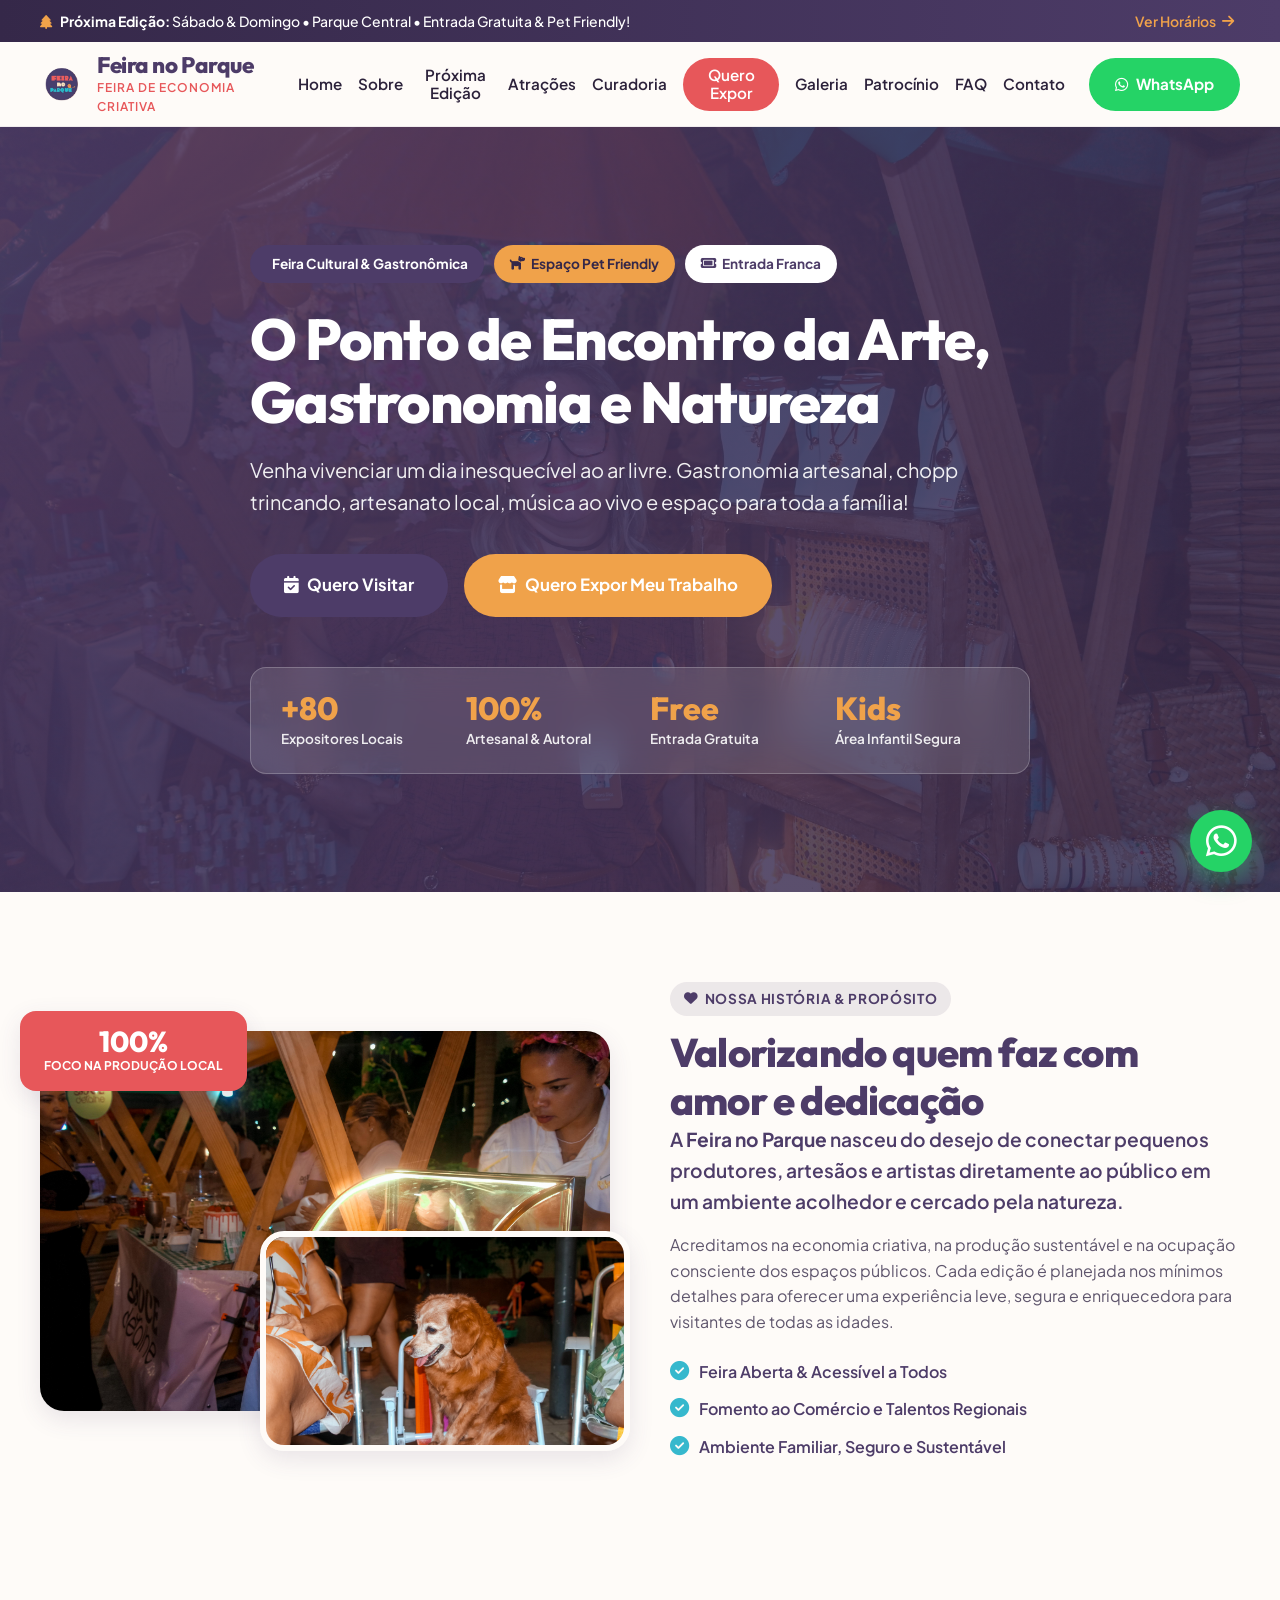
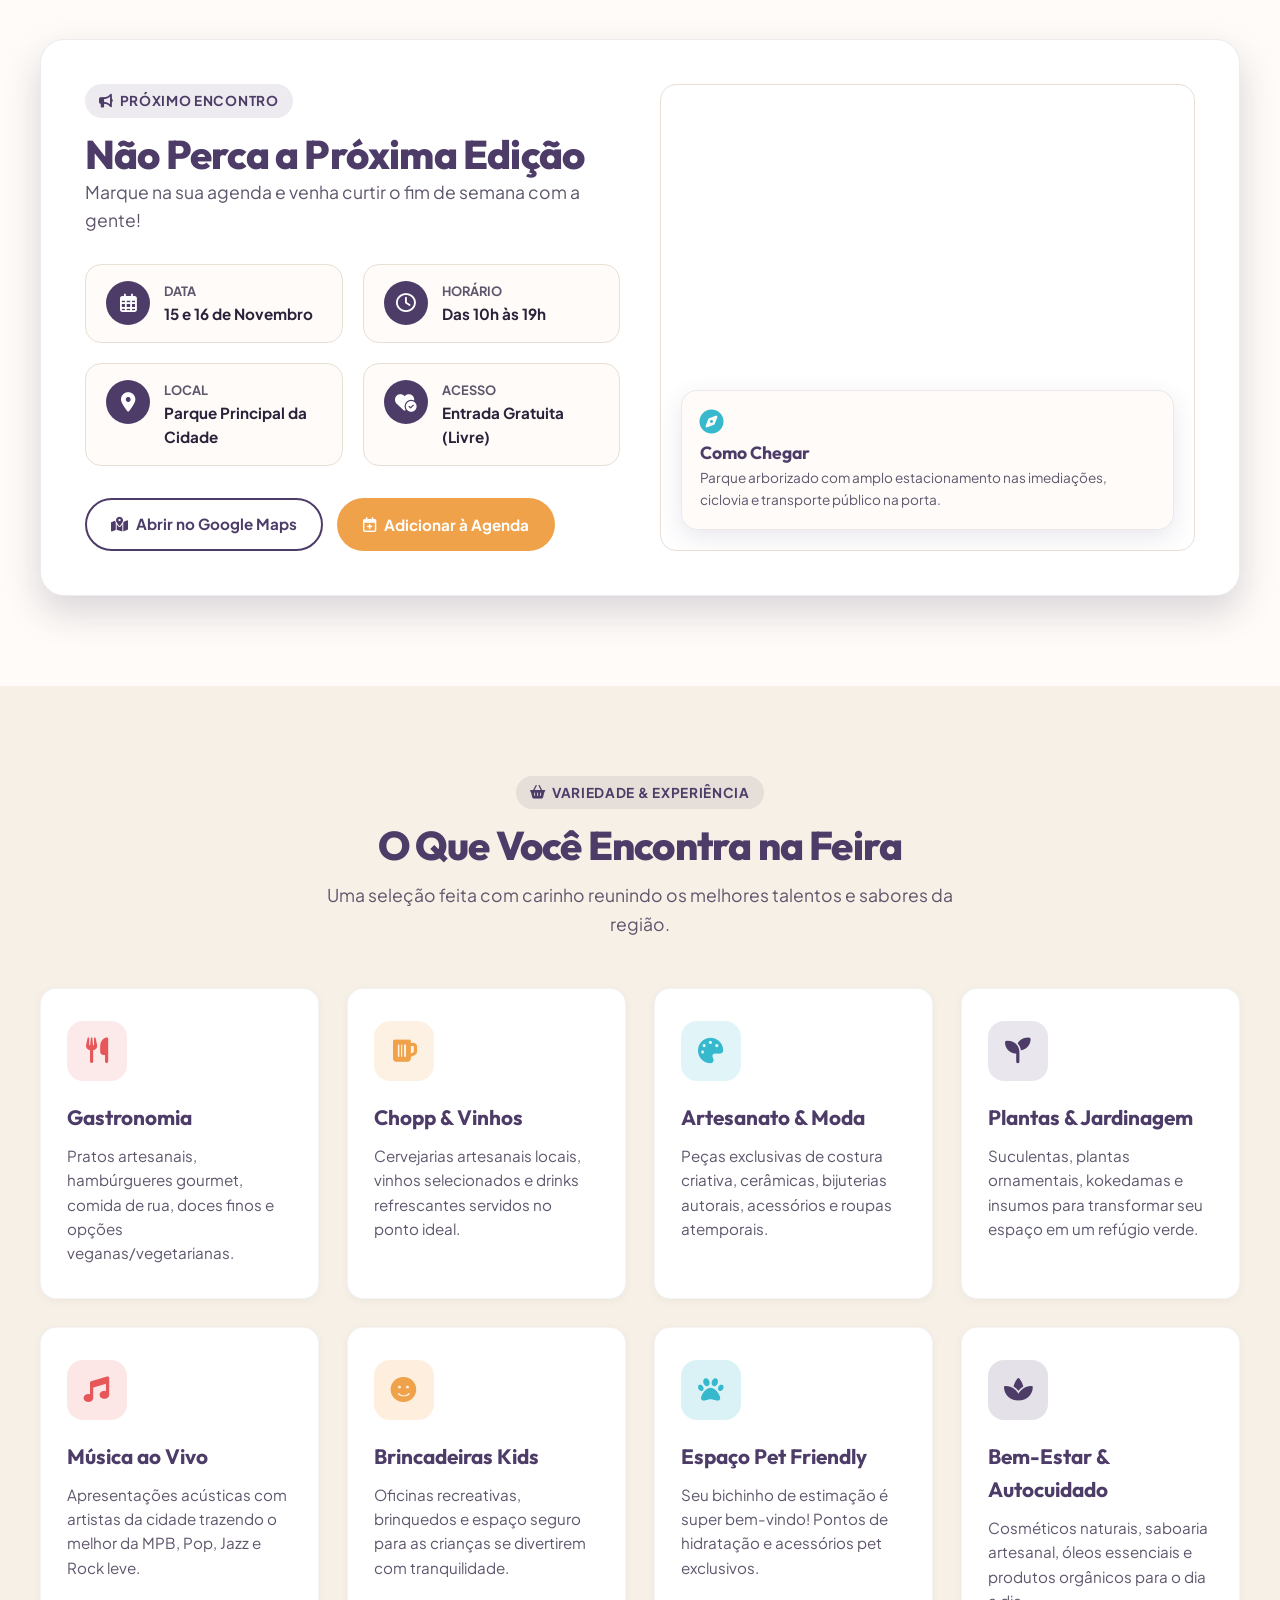
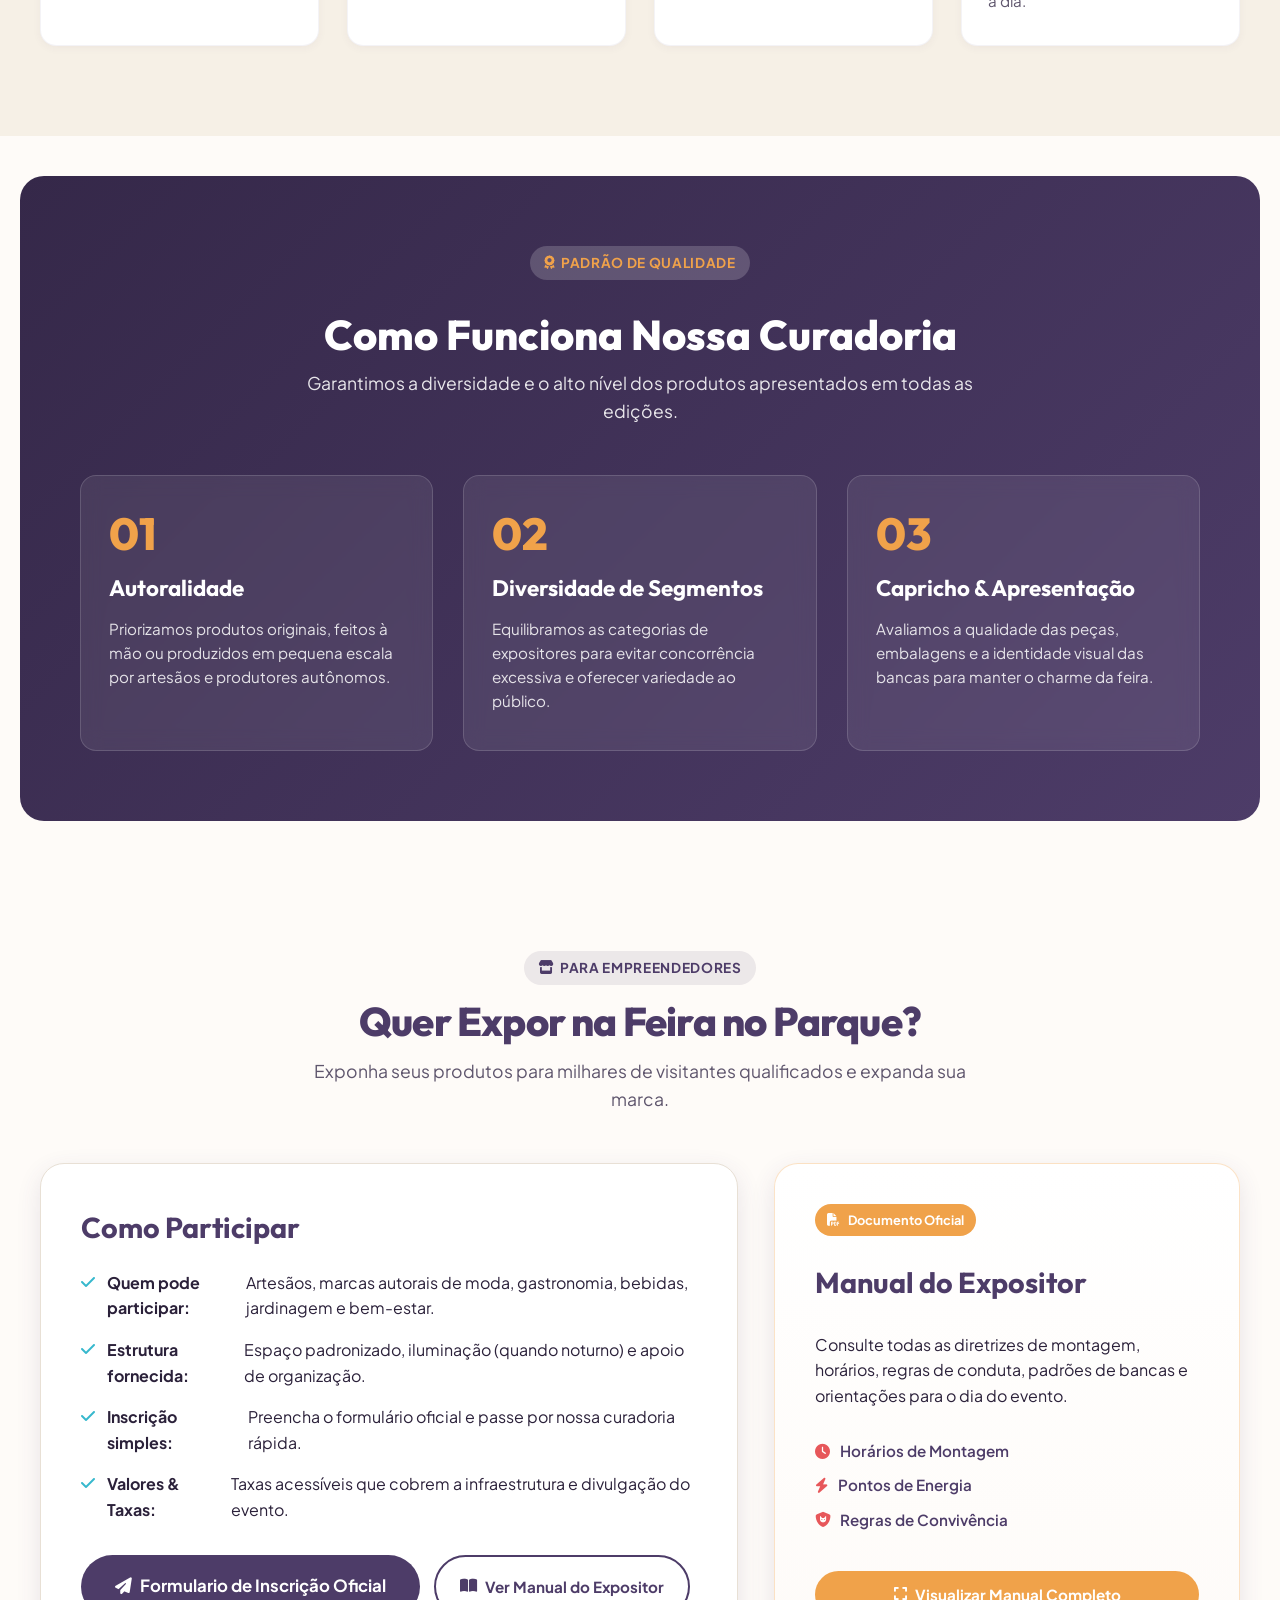
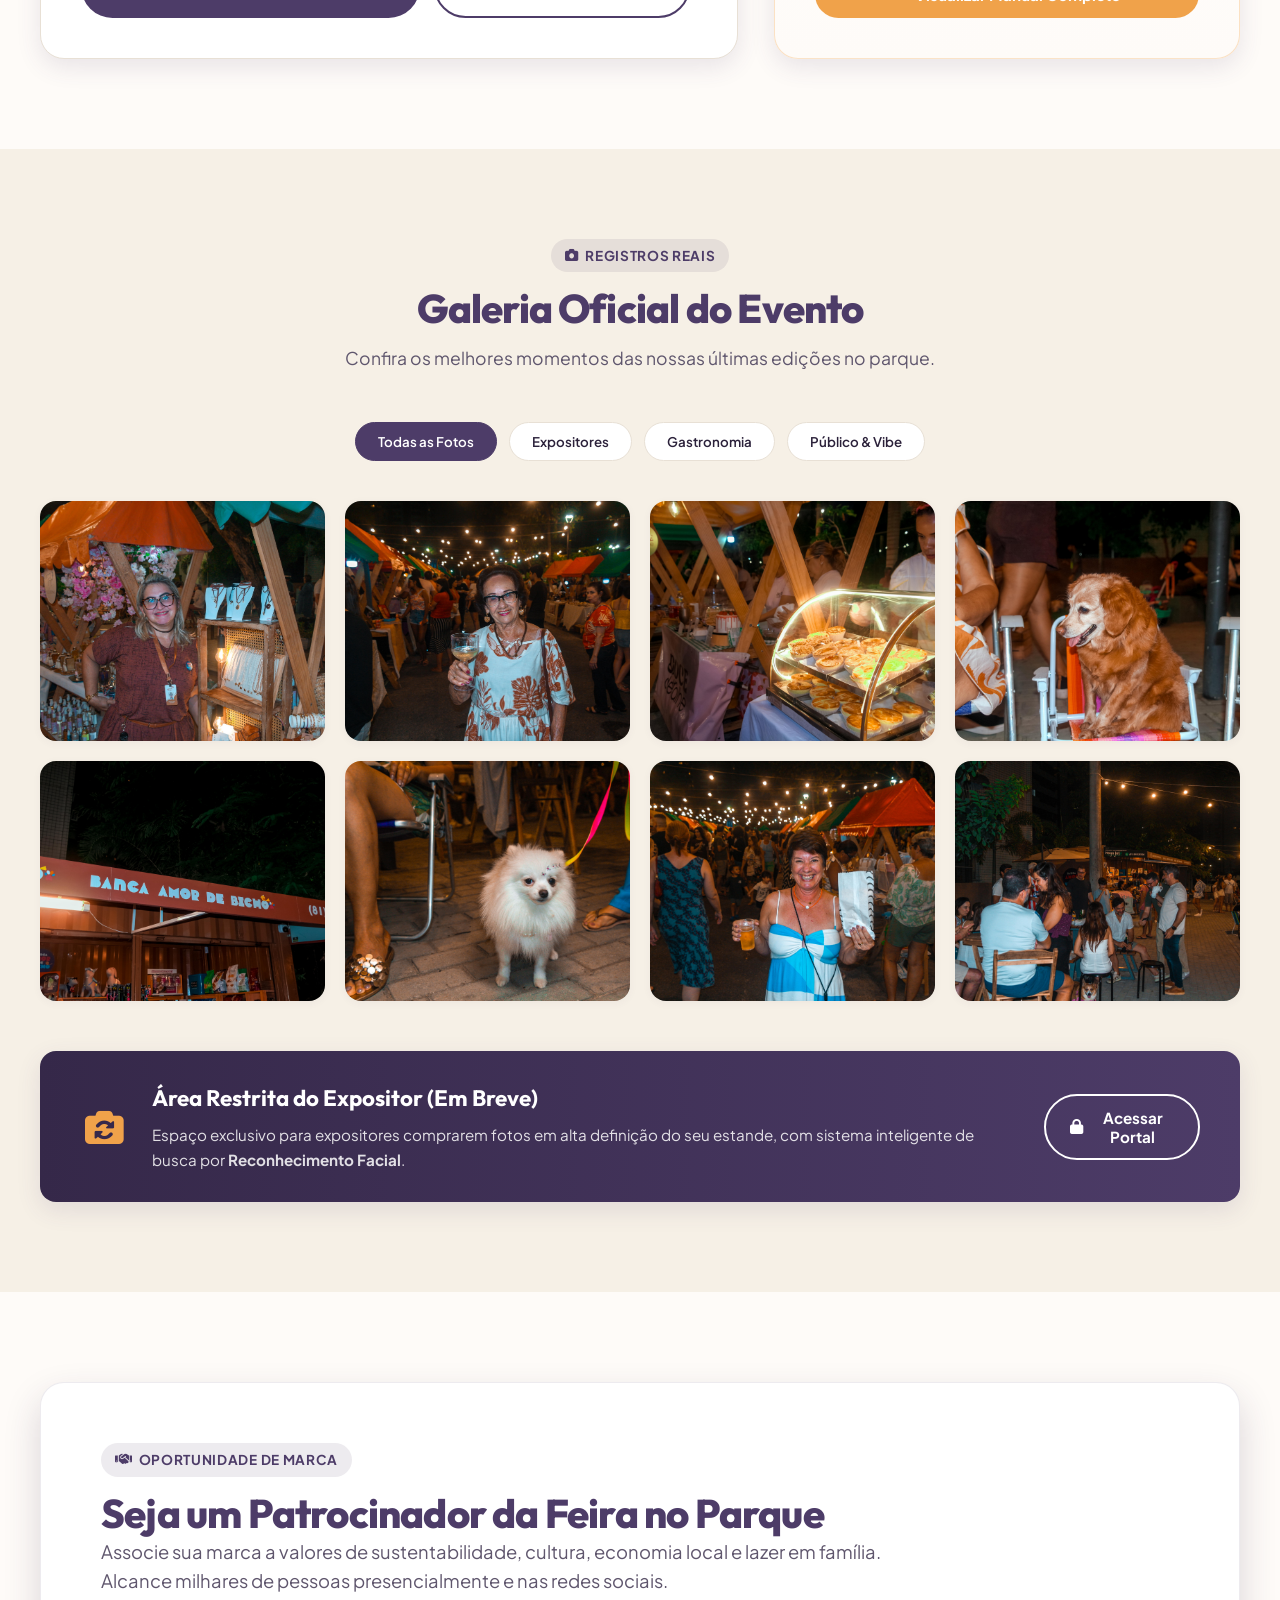
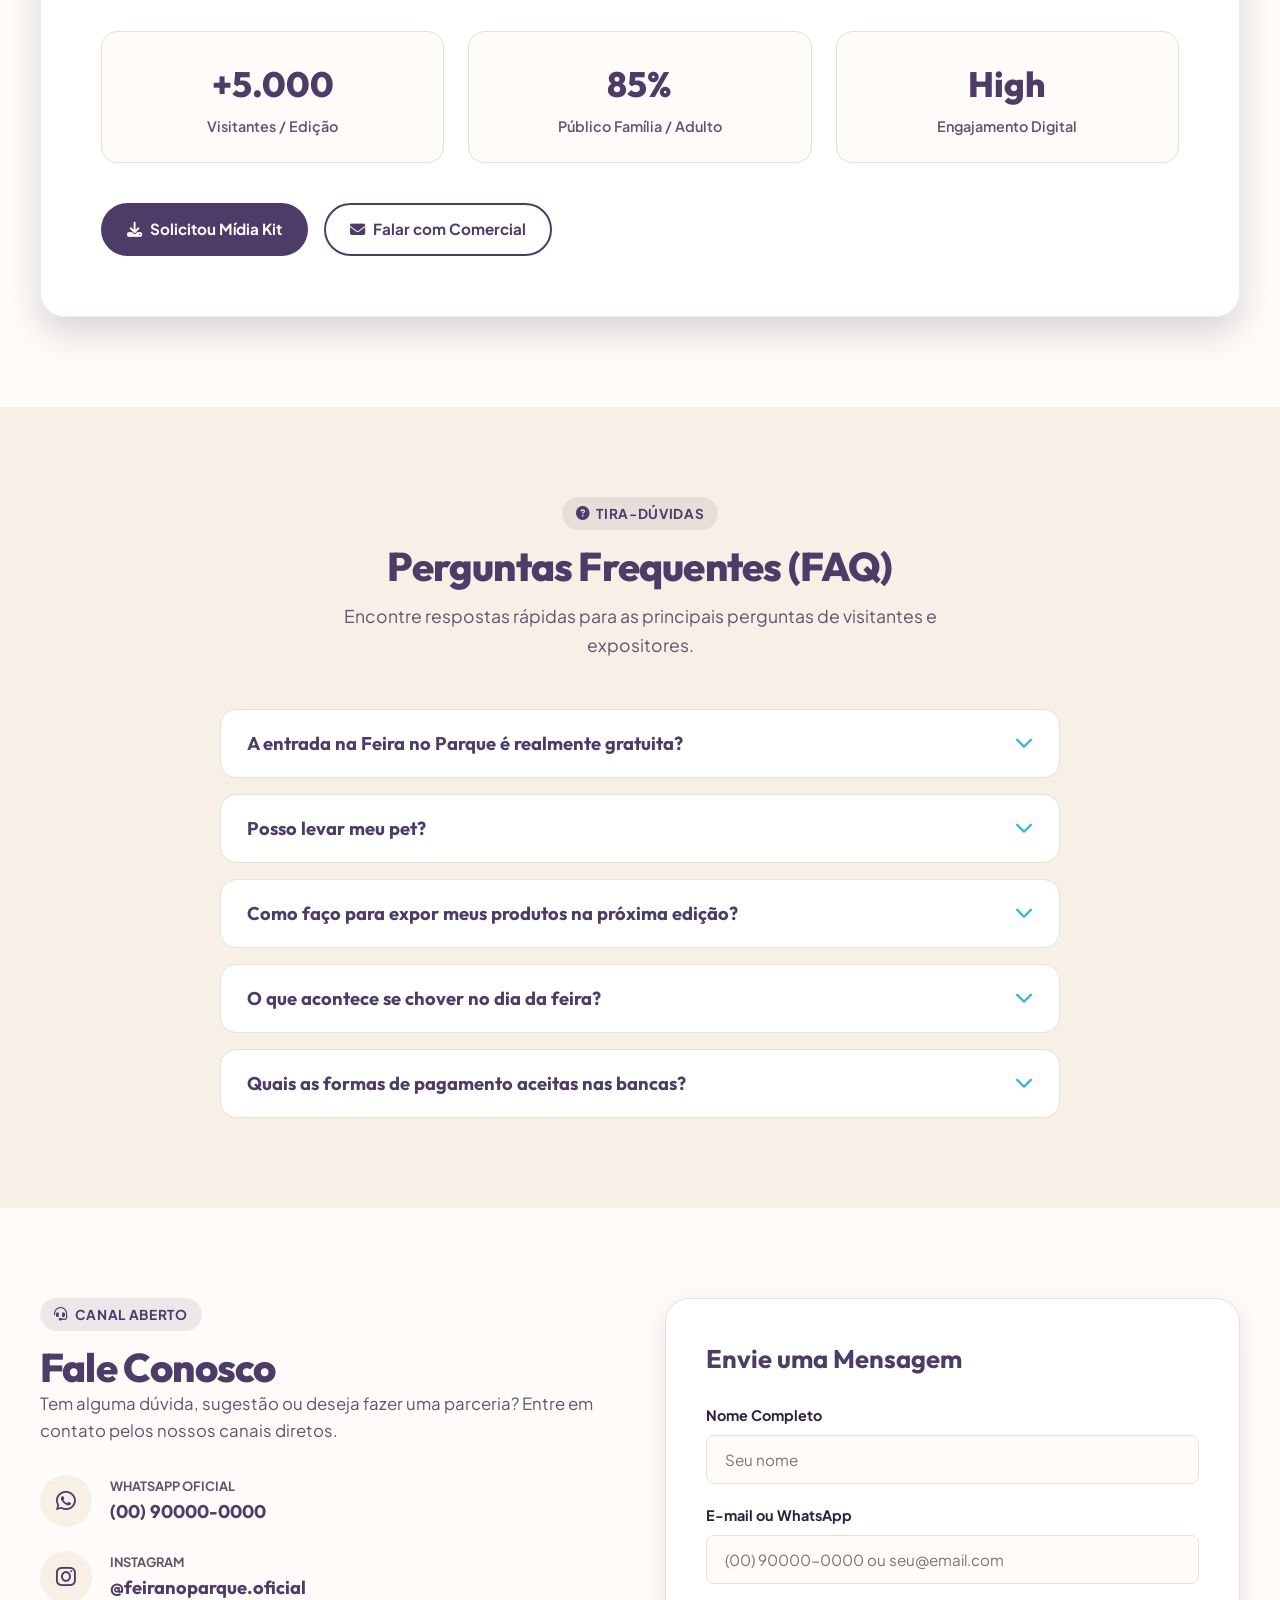
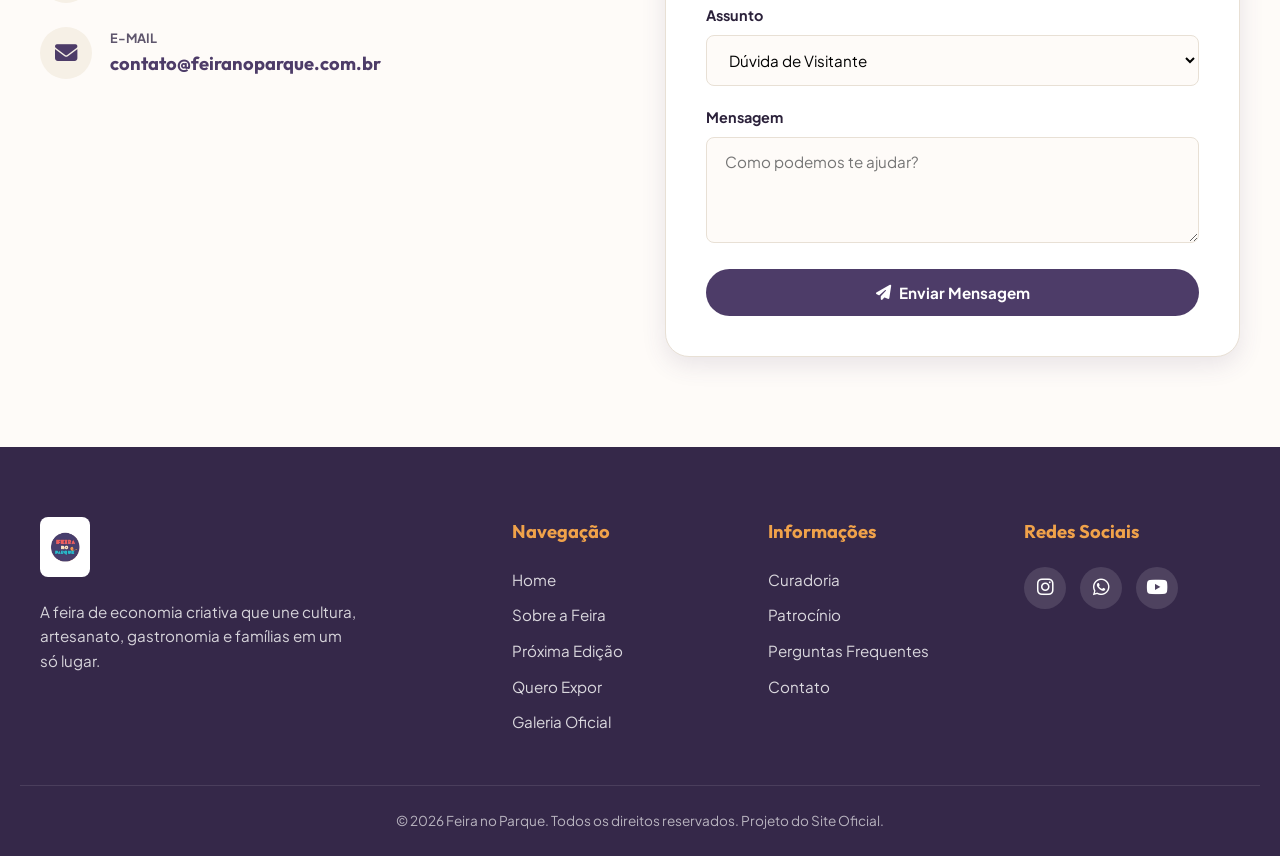
==== new_site/landscape.html @ cebd52ff "first commit" ====
<!DOCTYPE html>
<html lang="pt-BR">

<head>
  <meta charset="UTF-8">
  <meta name="viewport" content="width=device-width, initial-scale=1.0">
  <title>Feira no Parque | Site Oficial - Cultura, Gastronomia e Artesanato</title>
  <meta name="description"
    content="Site oficial da Feira no Parque. Encontre informações sobre datas, local, expositores, gastronomia, artesanato, curadoria e como expor seus produtos. Entrada Gratuita!">
  <meta name="keywords"
    content="Feira no Parque, Feira Artesanal, Gastronomia, Chopp Artesanal, Plantas, Pet Friendly, Cultura, Expositores">

  <!-- Favicon -->
  <link rel="icon" type="image/png" href="Logo Feira no Parque.png">

  <!-- Google Fonts & Icons -->
  <link rel="preconnect" href="https://fonts.googleapis.com">
  <link rel="preconnect" href="https://fonts.gstatic.com" crossorigin>
  <link
    href="https://fonts.googleapis.com/css2?family=Outfit:wght@300;400;500;600;700;800&family=Plus+Jakarta+Sans:wght@400;500;600;700&display=swap"
    rel="stylesheet">
  <link rel="stylesheet" href="https://cdnjs.cloudflare.com/ajax/libs/font-awesome/6.4.0/css/all.min.css">

  <!-- CSS Principal -->
  <link rel="stylesheet" href="assets/css/styles.css">
</head>

<body class="light-theme">

  <!-- Top Announcement Bar -->
  <div class="announcement-bar">
    <div class="container announcement-content">
      <span id="dynamic-aviso"><i class="fa-solid fa-tree"></i> <strong>Próxima Edição:</strong> Sábado & Domingo •
        Parque Central • Entrada Gratuita & Pet Friendly!</span>
      <a href="#proxima-edicao" class="announcement-link">Ver Horários <i class="fa-solid fa-arrow-right"></i></a>
    </div>
  </div>

  <!-- Header / Navigation -->
  <header class="header" id="main-header">
    <div class="container header-container">
      <a href="#home" class="logo-link">
        <img src="Logo Feira no Parque.png" alt="Logo Feira no Parque" class="header-logo">
        <div class="logo-text">
          <span class="brand-title">Feira no Parque</span>
          <span class="brand-subtitle">Feira de Economia Criativa</span>
        </div>
      </a>

      <nav class="nav-menu" id="nav-menu">
        <a href="#home" class="nav-link active">Home</a>
        <a href="#sobre" class="nav-link">Sobre</a>
        <a href="#proxima-edicao" class="nav-link">Próxima Edição</a>
        <a href="#atracoes" class="nav-link">Atrações</a>
        <a href="#curadoria" class="nav-link">Curadoria</a>
        <a href="#quero-expor" class="nav-link highlight-link">Quero Expor</a>
        <a href="#galeria" class="nav-link">Galeria</a>
        <a href="#patrocinador" class="nav-link">Patrocínio</a>
        <a href="#faq" class="nav-link">FAQ</a>
        <a href="#contato" class="nav-link">Contato</a>
      </nav>

      <div class="header-actions">
        <a href="https://wa.me/5500000000000?text=Olá!%20Gostaria%20de%20informações%20sobre%20a%20Feira%20no%20Parque"
          target="_blank" rel="noopener" class="btn btn-whatsapp header-btn">
          <i class="fa-brands fa-whatsapp"></i> <span>WhatsApp</span>
        </a>
        <button class="mobile-toggle" id="mobile-toggle" aria-label="Abrir Menu">
          <i class="fa-solid fa-bars"></i>
        </button>
      </div>
    </div>
  </header>

  <!-- Hero Section -->
  <section class="hero" id="home">
    <div class="hero-bg-overlay"></div>
    <div class="hero-slider" id="hero-slider">
      <div class="slide active" style="background-image: url('assets/images/feira_no_parque_09.jpeg');"></div>
      <div class="slide" style="background-image: url('assets/images/feira_no_parque_10.jpeg');"></div>
      <div class="slide" style="background-image: url('assets/images/feira_no_parque_13.jpeg');"></div>
    </div>

    <div class="container hero-content">
      <div class="hero-badges">
        <span class="badge badge-green"><i class="fa-solid fa-sparkles"></i> Feira Cultural & Gastronômica</span>
        <span class="badge badge-amber"><i class="fa-solid fa-dog"></i> Espaço Pet Friendly</span>
        <span class="badge badge-white"><i class="fa-solid fa-ticket"></i> Entrada Franca</span>
      </div>

      <h1 class="hero-title">O Ponto de Encontro da Arte, Gastronomia e Natureza</h1>
      <p class="hero-description">
        Venha vivenciar um dia inesquecível ao ar livre. Gastronomia artesanal, chopp trincando, artesanato local,
        música ao vivo e espaço para toda a família!
      </p>

      <div class="hero-buttons">
        <a href="#proxima-edicao" class="btn btn-primary btn-lg">
          <i class="fa-solid fa-calendar-check"></i> Quero Visitar
        </a>
        <a href="#quero-expor" class="btn btn-secondary btn-lg">
          <i class="fa-solid fa-store"></i> Quero Expor Meu Trabalho
        </a>
      </div>

      <!-- Quick Stats / Highlights -->
      <div class="hero-stats">
        <div class="stat-item">
          <span class="stat-number">+80</span>
          <span class="stat-label">Expositores Locais</span>
        </div>
        <div class="stat-item">
          <span class="stat-number">100%</span>
          <span class="stat-label">Artesanal & Autoral</span>
        </div>
        <div class="stat-item">
          <span class="stat-number">Free</span>
          <span class="stat-label">Entrada Gratuita</span>
        </div>
        <div class="stat-item">
          <span class="stat-number">Kids</span>
          <span class="stat-label">Área Infantil Segura</span>
        </div>
      </div>
    </div>
  </section>

  <!-- Sobre a Feira & Curadoria -->
  <section class="section" id="sobre">
    <div class="container">
      <div class="about-grid">
        <div class="about-images">
          <div class="img-box img-main">
            <img src="assets/images/feira_no_parque_11.jpeg" alt="Estandes da Feira no Parque">
          </div>
          <div class="img-box img-sub">
            <img src="assets/images/feira_no_parque_12.jpeg" alt="Produtos artesanais">
          </div>
          <div class="experience-badge">
            <span class="number">100%</span>
            <span class="text">Foco na Produção Local</span>
          </div>
        </div>

        <div class="about-content">
          <span class="section-tag"><i class="fa-solid fa-heart"></i> Nossa História & Propósito</span>
          <h2 class="section-title">Valorizando quem faz com amor e dedicação</h2>
          <p class="lead-text">
            A <strong>Feira no Parque</strong> nasceu do desejo de conectar pequenos produtores, artesãos e artistas
            diretamente ao público em um ambiente acolhedor e cercado pela natureza.
          </p>
          <p>
            Acreditamos na economia criativa, na produção sustentável e na ocupação consciente dos espaços públicos.
            Cada edição é planejada nos mínimos detalhes para oferecer uma experiência leve, segura e enriquecedora para
            visitantes de todas as idades.
          </p>

          <div class="about-highlights">
            <div class="highlight-item">
              <i class="fa-solid fa-check-circle"></i>
              <span>Feira Aberta & Acessível a Todos</span>
            </div>
            <div class="highlight-item">
              <i class="fa-solid fa-check-circle"></i>
              <span>Fomento ao Comércio e Talentos Regionais</span>
            </div>
            <div class="highlight-item">
              <i class="fa-solid fa-check-circle"></i>
              <span>Ambiente Familiar, Seguro e Sustentável</span>
            </div>
          </div>
        </div>
      </div>
    </div>
  </section>

  <!-- Próxima Edição & Localização Card -->
  <section class="section section-event" id="proxima-edicao">
    <div class="container">
      <div class="event-card-wrapper glass-card">
        <div class="event-info">
          <div class="section-tag"><i class="fa-solid fa-bullhorn"></i> Próximo Encontro</div>
          <h2 class="section-title">Não Perca a Próxima Edição</h2>
          <p class="event-subtitle">Marque na sua agenda e venha curtir o fim de semana com a gente!</p>

          <div class="event-details-grid">
            <div class="detail-box">
              <div class="detail-icon"><i class="fa-regular fa-calendar-days"></i></div>
              <div class="detail-text">
                <span class="detail-label">Data</span>
                <span class="detail-val" id="dynamic-data">Próximo Sábado e Domingo</span>
              </div>
            </div>

            <div class="detail-box">
              <div class="detail-icon"><i class="fa-regular fa-clock"></i></div>
              <div class="detail-text">
                <span class="detail-label">Horário</span>
                <span class="detail-val" id="dynamic-horario">Das 10h às 19h</span>
              </div>
            </div>

            <div class="detail-box">
              <div class="detail-icon"><i class="fa-solid fa-location-dot"></i></div>
              <div class="detail-text">
                <span class="detail-label">Local</span>
                <span class="detail-val" id="dynamic-local">Parque Principal da Cidade</span>
              </div>
            </div>

            <div class="detail-box">
              <div class="detail-icon"><i class="fa-solid fa-heart-circle-check"></i></div>
              <div class="detail-text">
                <span class="detail-label">Acesso</span>
                <span class="detail-val">Entrada Gratuita (Livre)</span>
              </div>
            </div>
          </div>

          <div class="event-cta-group">
            <a href="https://maps.google.com" target="_blank" rel="noopener" class="btn btn-outline">
              <i class="fa-solid fa-map-location-dot"></i> Abrir no Google Maps
            </a>
            <button class="btn btn-secondary" onclick="addToCalendar()">
              <i class="fa-regular fa-calendar-plus"></i> Adicionar à Agenda
            </button>
          </div>
        </div>

        <div class="event-map-container">
          <div class="map-placeholder">
            <div class="map-overlay-card">
              <i class="fa-solid fa-compass"></i>
              <h4>Como Chegar</h4>
              <p>Parque arborizado com amplo estacionamento nas imediações, ciclovia e transporte público na porta.</p>
            </div>
            <iframe
              src="https://www.google.com/maps/embed?pb=!1m18!1m12!1m3!1d3657.197491702371!2d-46.6586!3d-23.5615!2m3!1f0!2f0!3f0!3m2!1i1024!2i768!4f13.1!3m3!1m2!1s0x0%3A0x0!2zMjPCsDMzJzQxLjQiUyA0NsKwMzknMzEuMCJX!5e0!3m2!1spt-BR!2sbr!4v1620000000000!5m2!1spt-BR!2sbr"
              width="100%" height="100%" style="border:0;" allowfullscreen="" loading="lazy"></iframe>
          </div>
        </div>
      </div>
    </div>
  </section>

  <!-- O que Você Encontra na Feira -->
  <section class="section bg-light" id="atracoes">
    <div class="container">
      <div class="section-header text-center">
        <span class="section-tag"><i class="fa-solid fa-basket-shopping"></i> Variedade & Experiência</span>
        <h2 class="section-title">O Que Você Encontra na Feira</h2>
        <p class="section-subtitle">Uma seleção feita com carinho reunindo os melhores talentos e sabores da região.</p>
      </div>

      <div class="features-grid">
        <div class="feature-card">
          <div class="feature-icon feature-gastronomia"><i class="fa-solid fa-utensils"></i></div>
          <h3>Gastronomia</h3>
          <p>Pratos artesanais, hambúrgueres gourmet, comida de rua, doces finos e opções veganas/vegetarianas.</p>
        </div>

        <div class="feature-card">
          <div class="feature-icon feature-chopp"><i class="fa-solid fa-beer-mug-empty"></i></div>
          <h3>Chopp & Vinhos</h3>
          <p>Cervejarias artesanais locais, vinhos selecionados e drinks refrescantes servidos no ponto ideal.</p>
        </div>

        <div class="feature-card">
          <div class="feature-icon feature-artesanato"><i class="fa-solid fa-palette"></i></div>
          <h3>Artesanato & Moda</h3>
          <p>Peças exclusivas de costura criativa, cerâmicas, bijuterias autorais, acessórios e roupas atemporais.</p>
        </div>

        <div class="feature-card">
          <div class="feature-icon feature-plantas"><i class="fa-solid fa-seedling"></i></div>
          <h3>Plantas & Jardinagem</h3>
          <p>Suculentas, plantas ornamentais, kokedamas e insumos para transformar seu espaço em um refúgio verde.</p>
        </div>

        <div class="feature-card">
          <div class="feature-icon feature-musica"><i class="fa-solid fa-music"></i></div>
          <h3>Música ao Vivo</h3>
          <p>Apresentações acústicas com artistas da cidade trazendo o melhor da MPB, Pop, Jazz e Rock leve.</p>
        </div>

        <div class="feature-card">
          <div class="feature-icon feature-kids"><i class="fa-solid fa-face-smile"></i></div>
          <h3>Brincadeiras Kids</h3>
          <p>Oficinas recreativas, brinquedos e espaço seguro para as crianças se divertirem com tranquilidade.</p>
        </div>

        <div class="feature-card">
          <div class="feature-icon feature-pet"><i class="fa-solid fa-paw"></i></div>
          <h3>Espaço Pet Friendly</h3>
          <p>Seu bichinho de estimação é super bem-vindo! Pontos de hidratação e acessórios pet exclusivos.</p>
        </div>

        <div class="feature-card">
          <div class="feature-icon feature-bemestar"><i class="fa-solid fa-spa"></i></div>
          <h3>Bem-Estar & Autocuidado</h3>
          <p>Cosméticos naturais, saboaria artesanal, óleos essenciais e produtos orgânicos para o dia a dia.</p>
        </div>
      </div>
    </div>
  </section>

  <!-- Curadoria -->
  <section class="section bg-curadoria" id="curadoria">
    <div class="container">
      <div class="curadoria-card">
        <div class="curadoria-header">
          <span class="section-tag light-tag"><i class="fa-solid fa-award"></i> Padrão de Qualidade</span>
          <h2>Como Funciona Nossa Curadoria</h2>
          <p>Garantimos a diversidade e o alto nível dos produtos apresentados em todas as edições.</p>
        </div>

        <div class="curadoria-steps">
          <div class="c-step">
            <div class="step-num">01</div>
            <h3>Autoralidade</h3>
            <p>Priorizamos produtos originais, feitos à mão ou produzidos em pequena escala por artesãos e produtores
              autônomos.</p>
          </div>

          <div class="c-step">
            <div class="step-num">02</div>
            <h3>Diversidade de Segmentos</h3>
            <p>Equilibramos as categorias de expositores para evitar concorrência excessiva e oferecer variedade ao
              público.</p>
          </div>

          <div class="c-step">
            <div class="step-num">03</div>
            <h3>Capricho & Apresentação</h3>
            <p>Avaliamos a qualidade das peças, embalagens e a identidade visual das bancas para manter o charme da
              feira.</p>
          </div>
        </div>
      </div>
    </div>
  </section>

  <!-- Quero Expor -->
  <section class="section" id="quero-expor">
    <div class="container">
      <div class="section-header text-center">
        <span class="section-tag"><i class="fa-solid fa-store"></i> Para Empreendedores</span>
        <h2 class="section-title">Quer Expor na Feira no Parque?</h2>
        <p class="section-subtitle">Exponha seus produtos para milhares de visitantes qualificados e expanda sua marca.
        </p>
      </div>

      <div class="expor-grid">
        <div class="expor-card expor-info">
          <h3>Como Participar</h3>
          <ul class="expor-list">
            <li><i class="fa-solid fa-check"></i> <strong>Quem pode participar:</strong> Artesãos, marcas autorais de
              moda, gastronomia, bebidas, jardinagem e bem-estar.</li>
            <li><i class="fa-solid fa-check"></i> <strong>Estrutura fornecida:</strong> Espaço padronizado, iluminação
              (quando noturno) e apoio de organização.</li>
            <li><i class="fa-solid fa-check"></i> <strong>Inscrição simples:</strong> Preencha o formulário oficial e
              passe por nossa curadoria rápida.</li>
            <li><i class="fa-solid fa-check"></i> <strong>Valores & Taxas:</strong> Taxas acessíveis que cobrem a
              infraestrutura e divulgação do evento.</li>
          </ul>

          <div class="expor-actions">
            <a href="https://forms.google.com" target="_blank" rel="noopener" class="btn btn-primary btn-lg">
              <i class="fa-solid fa-paper-plane"></i> Formulario de Inscrição Oficial
            </a>
            <button class="btn btn-outline" onclick="openManualModal()">
              <i class="fa-solid fa-book-open"></i> Ver Manual do Expositor
            </button>
          </div>
        </div>

        <div class="expor-card manual-card">
          <div class="manual-badge"><i class="fa-solid fa-file-pdf"></i> Documento Oficial</div>
          <h3>Manual do Expositor</h3>
          <p>Consulte todas as diretrizes de montagem, horários, regras de conduta, padrões de bancas e orientações para
            o dia do evento.</p>

          <div class="manual-features">
            <div class="m-feat"><i class="fa-solid fa-clock"></i> Horários de Montagem</div>
            <div class="m-feat"><i class="fa-solid fa-bolt"></i> Pontos de Energia</div>
            <div class="m-feat"><i class="fa-solid fa-shield-cat"></i> Regras de Convivência</div>
          </div>

          <button class="btn btn-secondary w-100" onclick="openManualModal()">
            <i class="fa-solid fa-expand"></i> Visualizar Manual Completo
          </button>
        </div>
      </div>
    </div>
  </section>

  <!-- Galeria Oficial -->
  <section class="section bg-light" id="galeria">
    <div class="container">
      <div class="section-header text-center">
        <span class="section-tag"><i class="fa-solid fa-camera"></i> Registros Reais</span>
        <h2 class="section-title">Galeria Oficial do Evento</h2>
        <p class="section-subtitle">Confira os melhores momentos das nossas últimas edições no parque.</p>
      </div>

      <!-- Filters -->
      <div class="gallery-filters">
        <button class="filter-btn active" data-filter="all">Todas as Fotos</button>
        <button class="filter-btn" data-filter="expositores">Expositores</button>
        <button class="filter-btn" data-filter="gastronomia">Gastronomia</button>
        <button class="filter-btn" data-filter="publico">Público & Vibe</button>
      </div>

      <!-- Gallery Grid -->
      <div class="gallery-grid" id="gallery-grid">
        <!-- Photo Items from project photos -->
        <div class="gallery-item" data-category="expositores">
          <img src="assets/images/feira_no_parque_09.jpeg" alt="Feira no Parque Expositores" loading="lazy">
          <div class="gallery-overlay">
            <span class="cat">Expositores</span>
            <i class="fa-solid fa-magnifying-glass-plus"></i>
          </div>
        </div>

        <div class="gallery-item" data-category="publico">
          <img src="assets/images/feira_no_parque_10.jpeg" alt="Público no parque" loading="lazy">
          <div class="gallery-overlay">
            <span class="cat">Público & Vibe</span>
            <i class="fa-solid fa-magnifying-glass-plus"></i>
          </div>
        </div>

        <div class="gallery-item" data-category="expositores">
          <img src="assets/images/feira_no_parque_11.jpeg" alt="Bancas de Artesanato" loading="lazy">
          <div class="gallery-overlay">
            <span class="cat">Artesanato</span>
            <i class="fa-solid fa-magnifying-glass-plus"></i>
          </div>
        </div>

        <div class="gallery-item" data-category="gastronomia">
          <img src="assets/images/feira_no_parque_12.jpeg" alt="Gastronomia e Bebidas" loading="lazy">
          <div class="gallery-overlay">
            <span class="cat">Gastronomia</span>
            <i class="fa-solid fa-magnifying-glass-plus"></i>
          </div>
        </div>

        <div class="gallery-item" data-category="publico">
          <img src="assets/images/feira_no_parque_13.jpeg" alt="Famílias e Pets" loading="lazy">
          <div class="gallery-overlay">
            <span class="cat">Público & Vibe</span>
            <i class="fa-solid fa-magnifying-glass-plus"></i>
          </div>
        </div>

        <div class="gallery-item" data-category="expositores">
          <img src="assets/images/feira_no_parque_14.jpeg" alt="Produtos Autorais" loading="lazy">
          <div class="gallery-overlay">
            <span class="cat">Expositores</span>
            <i class="fa-solid fa-magnifying-glass-plus"></i>
          </div>
        </div>

        <div class="gallery-item" data-category="gastronomia">
          <img src="assets/images/feira_no_parque_15.jpeg" alt="Doces e Lanches" loading="lazy">
          <div class="gallery-overlay">
            <span class="cat">Gastronomia</span>
            <i class="fa-solid fa-magnifying-glass-plus"></i>
          </div>
        </div>

        <div class="gallery-item" data-category="publico">
          <img src="assets/images/feira_no_parque_16.jpeg" alt="Momento ao ar livre" loading="lazy">
          <div class="gallery-overlay">
            <span class="cat">Público & Vibe</span>
            <i class="fa-solid fa-magnifying-glass-plus"></i>
          </div>
        </div>
      </div>

      <!-- Area Restrita Teaser / Funcionalidade Futura -->
      <div class="restricted-area-teaser">
        <div class="restricted-icon"><i class="fa-solid fa-camera-rotate"></i></div>
        <div class="restricted-content">
          <h4>Área Restrita do Expositor (Em Breve)</h4>
          <p>Espaço exclusivo para expositores comprarem fotos em alta definição do seu estande, com sistema inteligente
            de busca por <strong>Reconhecimento Facial</strong>.</p>
        </div>
        <button class="btn btn-outline-light"
          onclick="alert('Área Restrita em fase final de homologação. Em breve disponível!')">
          <i class="fa-solid fa-lock"></i> Acessar Portal
        </button>
      </div>
    </div>
  </section>

  <!-- Seja Patrocinador -->
  <section class="section" id="patrocinador">
    <div class="container">
      <div class="sponsor-card glass-card">
        <div class="sponsor-info">
          <span class="section-tag"><i class="fa-solid fa-handshake"></i> Oportunidade de Marca</span>
          <h2 class="section-title">Seja um Patrocinador da Feira no Parque</h2>
          <p class="sponsor-desc">
            Associe sua marca a valores de sustentabilidade, cultura, economia local e lazer em família. Alcance
            milhares de pessoas presencialmente e nas redes sociais.
          </p>

          <div class="sponsor-metrics">
            <div class="metric">
              <span class="num">+5.000</span>
              <span class="lbl">Visitantes / Edição</span>
            </div>
            <div class="metric">
              <span class="num">85%</span>
              <span class="lbl">Público Família / Adulto</span>
            </div>
            <div class="metric">
              <span class="num">High</span>
              <span class="lbl">Engajamento Digital</span>
            </div>
          </div>

          <div class="sponsor-cta-buttons">
            <a href="https://wa.me/5500000000000?text=Quero%20receber%20o%20Mídia%20Kit%20de%20Patrocínio"
              target="_blank" rel="noopener" class="btn btn-primary">
              <i class="fa-solid fa-download"></i> Solicitou Mídia Kit
            </a>
            <a href="#contato" class="btn btn-outline">
              <i class="fa-solid fa-envelope"></i> Falar com Comercial
            </a>
          </div>
        </div>
      </div>
    </div>
  </section>

  <!-- Perguntas Frequentes (FAQ) -->
  <section class="section bg-light" id="faq">
    <div class="container">
      <div class="section-header text-center">
        <span class="section-tag"><i class="fa-solid fa-circle-question"></i> Tira-Dúvidas</span>
        <h2 class="section-title">Perguntas Frequentes (FAQ)</h2>
        <p class="section-subtitle">Encontre respostas rápidas para as principais perguntas de visitantes e expositores.
        </p>
      </div>

      <div class="faq-accordion">
        <div class="faq-item">
          <button class="faq-question">
            <span>A entrada na Feira no Parque é realmente gratuita?</span>
            <i class="fa-solid fa-chevron-down"></i>
          </button>
          <div class="faq-answer">
            <p>Sim! A entrada no evento é 100% gratuita e aberta a todas as idades. Você paga apenas o que consumir nas
              bancas de alimentos, bebidas e produtos dos expositores.</p>
          </div>
        </div>

        <div class="faq-item">
          <button class="faq-question">
            <span>Posso levar meu pet?</span>
            <i class="fa-solid fa-chevron-down"></i>
          </button>
          <div class="faq-answer">
            <p>Com certeza! Somos um evento totalmente Pet Friendly. Pedimos apenas que cães de grande porte estejam com
              coleira/guia e que os tutores recolham os dejetos dos seus animaizinhos.</p>
          </div>
        </div>

        <div class="faq-item">
          <button class="faq-question">
            <span>Como faço para expor meus produtos na próxima edição?</span>
            <i class="fa-solid fa-chevron-down"></i>
          </button>
          <div class="faq-answer">
            <p>Basta clicar no botão <a href="#quero-expor">Quero Expor</a> neste site, preencher o formulário oficial
              de curadoria e aguardar o contato da nossa equipe via WhatsApp ou e-mail.</p>
          </div>
        </div>

        <div class="faq-item">
          <button class="faq-question">
            <span>O que acontece se chover no dia da feira?</span>
            <i class="fa-solid fa-chevron-down"></i>
          </button>
          <div class="faq-answer">
            <p>Nossa estrutura conta com áreas cobertas. Em caso de chuvas extremas ou tempestades que comprometam a
              segurança, o evento é remarcado e divulgado em nossos canais oficiais.</p>
          </div>
        </div>

        <div class="faq-item">
          <button class="faq-question">
            <span>Quais as formas de pagamento aceitas nas bancas?</span>
            <i class="fa-solid fa-chevron-down"></i>
          </button>
          <div class="faq-answer">
            <p>A grande maioria dos expositores aceita Pix, Cartões de Débito, Crédito e dinheiro físico. Contudo,
              recomendamos levar Pix/dinheiro como alternativa prática.</p>
          </div>
        </div>
      </div>
    </div>
  </section>

  <!-- Contato -->
  <section class="section" id="contato">
    <div class="container">
      <div class="contact-wrapper">
        <div class="contact-info">
          <span class="section-tag"><i class="fa-solid fa-headset"></i> Canal Aberto</span>
          <h2 class="section-title">Fale Conosco</h2>
          <p>Tem alguma dúvida, sugestão ou deseja fazer uma parceria? Entre em contato pelos nossos canais diretos.</p>

          <div class="c-detail">
            <div class="c-icon"><i class="fa-brands fa-whatsapp"></i></div>
            <div class="c-text">
              <span class="label">WhatsApp Oficial</span>
              <a href="https://wa.me/5500000000000" target="_blank" rel="noopener">(00) 90000-0000</a>
            </div>
          </div>

          <div class="c-detail">
            <div class="c-icon"><i class="fa-brands fa-instagram"></i></div>
            <div class="c-text">
              <span class="label">Instagram</span>
              <a href="https://instagram.com" target="_blank" rel="noopener">@feiranoparque.oficial</a>
            </div>
          </div>

          <div class="c-detail">
            <div class="c-icon"><i class="fa-solid fa-envelope"></i></div>
            <div class="c-text">
              <span class="label">E-mail</span>
              <a href="mailto:contato@feiranoparque.com.br">contato@feiranoparque.com.br</a>
            </div>
          </div>
        </div>

        <div class="contact-form-card">
          <h3>Envie uma Mensagem</h3>
          <form id="contact-form" onsubmit="handleFormSubmit(event)">
            <div class="form-group">
              <label for="name">Nome Completo</label>
              <input type="text" id="name" required placeholder="Seu nome">
            </div>

            <div class="form-group">
              <label for="email">E-mail ou WhatsApp</label>
              <input type="text" id="email" required placeholder="(00) 90000-0000 ou seu@email.com">
            </div>

            <div class="form-group">
              <label for="subject">Assunto</label>

              <select id="subject">
                <option value="visitante">Dúvida de Visitante</option>
                <option value="expositor">Quero Expor</option>
                <option value="patrocinio">Patrocínio & Parcerias</option>
                <option value="imprensa">Imprensa / Outros</option>
              </select>
            </div>

            <div class="form-group">
              <label for="message">Mensagem</label>
              <textarea id="message" rows="4" required placeholder="Como podemos te ajudar?"></textarea>
            </div>

            <button type="submit" class="btn btn-primary w-100">
              <i class="fa-solid fa-paper-plane"></i> Enviar Mensagem
            </button>
          </form>
        </div>
      </div>
    </div>
  </section>

  <!-- Footer -->
  <footer class="footer">
    <div class="container footer-content">
      <div class="footer-brand">
        <img src="Logo Feira no Parque.png" alt="Logo Feira no Parque" class="footer-logo">
        <p>A feira de economia criativa que une cultura, artesanato, gastronomia e famílias em um só lugar.</p>
      </div>

      <div class="footer-links">
        <h4>Navegação</h4>
        <ul>
          <li><a href="#home">Home</a></li>
          <li><a href="#sobre">Sobre a Feira</a></li>
          <li><a href="#proxima-edicao">Próxima Edição</a></li>
          <li><a href="#quero-expor">Quero Expor</a></li>
          <li><a href="#galeria">Galeria Oficial</a></li>
        </ul>
      </div>

      <div class="footer-links">
        <h4>Informações</h4>
        <ul>
          <li><a href="#curadoria">Curadoria</a></li>
          <li><a href="#patrocinador">Patrocínio</a></li>
          <li><a href="#faq">Perguntas Frequentes</a></li>
          <li><a href="#contato">Contato</a></li>
        </ul>
      </div>

      <div class="footer-social">
        <h4>Redes Sociais</h4>
        <div class="social-icons">
          <a href="https://instagram.com" target="_blank" aria-label="Instagram"><i
              class="fa-brands fa-instagram"></i></a>
          <a href="https://wa.me/5500000000000" target="_blank" aria-label="WhatsApp"><i
              class="fa-brands fa-whatsapp"></i></a>
          <a href="https://youtube.com" target="_blank" aria-label="YouTube"><i class="fa-brands fa-youtube"></i></a>
        </div>
      </div>
    </div>

    <div class="footer-bottom">
      <div class="container text-center">
        <p>&copy; 2026 Feira no Parque. Todos os direitos reservados. Projeto do Site Oficial.</p>
      </div>
    </div>
  </footer>

  <!-- Modal Manual do Expositor -->
  <div class="modal-overlay" id="manual-modal">
    <div class="modal-container">
      <button class="modal-close" onclick="closeManualModal()"><i class="fa-solid fa-xmark"></i></button>
      <div class="modal-header">
        <i class="fa-solid fa-book-open"></i>
        <h3>Manual do Expositor - Feira no Parque</h3>
      </div>
      <div class="modal-body">
        <div class="manual-section">
          <h4>1. Horários & Montagem</h4>
          <p>A montagem das bancas deve ser iniciada pontualmente entre 08:00h e 09:30h da manhã do dia do evento. A
            desmontagem só é permitida após o término oficial às 19:00h.</p>
        </div>
        <div class="manual-section">
          <h4>2. Estrutura e Identidade Visual</h4>
          <p>Cada expositor é responsável por trazer sua toalha de mesa (padrão neutro), banner ou placa de
            identificação com nome da marca e tabela visível de preços.</p>
        </div>
        <div class="manual-section">
          <h4>3. Produtos & Curadoria</h4>
          <p>Somente os produtos aprovados na etapa de curadoria podem ser comercializados. Não é permitida a revenda de
            itens industrializados em massa.</p>
        </div>
        <div class="manual-section">
          <h4>4. Descarte de Resíduos</h4>
          <p>Manter a área ao redor da banca limpa é obrigatório. Resíduos devem ser descartados nas lixeiras de coleta
            seletiva da feira.</p>
        </div>
      </div>
      <div class="modal-footer">
        <button class="btn btn-secondary" onclick="closeManualModal()">Fechar</button>
        <a href="https://forms.google.com" target="_blank" class="btn btn-primary">Inscrever Minha Marca</a>
      </div>
    </div>
  </div>

  <!-- Lightbox Modal para Galeria -->
  <div class="modal-overlay" id="lightbox-modal">
    <div class="lightbox-container">
      <button class="modal-close" onclick="closeLightbox()"><i class="fa-solid fa-xmark"></i></button>
      <img id="lightbox-img" src="" alt="Ampliação da foto">
      <p id="lightbox-caption" class="lightbox-caption"></p>
    </div>
  </div>

  <!-- WhatsApp Floating Button -->
  <a href="https://wa.me/5500000000000?text=Olá!%20Vim%20pelo%20site%20da%20Feira%20no%20Parque" target="_blank"
    rel="noopener" class="whatsapp-float" title="Fale no WhatsApp">
    <i class="fa-brands fa-whatsapp"></i>
  </a>

  <!-- JavaScript -->
  <script src="assets/js/app.js"></script>
</body>

</html>
---- new_site/assets/css/styles.css ----
/* ==========================================================================
   FEIRA NO PARQUE - STYLESHEET OFICIAL
   Cores Oficiais da Identidade Visual (@WhatsApp Image 2026-08-03 at 14.08.58.jpeg)
   ========================================================================== */

/* Design Tokens & Variáveis Oficial */
:root {
  /* Cores da Identidade Visual Oficial */
  --brand-purple: #4d3c68;       /* Roxo Apagado (Cor Primária / Nobreza) */
  --brand-purple-dark: #352849;  /* Roxo Escuro para Gradients & Footers */
  --brand-purple-light: #67528a; /* Roxo Médio / Hovers */
  
  --brand-red: #e7575a;          /* Vermelho (Destaques & CTAs) */
  --brand-azure: #36b8cd;        /* Azure / Azul Turquesa (Tags & Elementos Vivos) */
  --brand-orange: #f0a24a;       /* Laranja (Avisos, Badges & Botões Secundários) */
  --brand-bg-light: #fefbf8;     /* Laranja Claro (Fundo Principal / Off-White) */

  /* Mapeamento dos Tokens Principais */
  --primary-green: var(--brand-purple);
  --primary-dark: var(--brand-purple-dark);
  --primary-light: var(--brand-purple-light);
  --accent-terracotta: var(--brand-red);
  --accent-amber: var(--brand-orange);
  --accent-azure: var(--brand-azure);
  --accent-soft-amber: #FFF4E5;

  /* Neutros & Backgrounds */
  --bg-main: var(--brand-bg-light);
  --bg-card: #FFFFFF;
  --bg-secondary: #F6F0E6;
  --text-dark: #2B213A;
  --text-muted: #5F566D;
  --text-light: #FEFBF8;
  --border-color: #E8E0D5;

  /* Efeitos, Sombras & Borders */
  --radius-sm: 8px;
  --radius-md: 16px;
  --radius-lg: 24px;
  --radius-full: 9999px;
  --shadow-sm: 0 2px 8px rgba(77, 60, 104, 0.05);
  --shadow-md: 0 8px 24px rgba(77, 60, 104, 0.12);
  --shadow-lg: 0 16px 36px rgba(53, 40, 73, 0.18);
  --transition: all 0.3s cubic-bezier(0.25, 0.8, 0.25, 1);

  /* Fontes */
  --font-heading: 'Outfit', sans-serif;
  --font-body: 'Plus Jakarta Sans', sans-serif;
}

/* Reset Global */
*, *::before, *::after {
  box-sizing: border-box;
  margin: 0;
  padding: 0;
}

html {
  scroll-behavior: smooth;
  font-size: 16px;
}

body {
  font-family: var(--font-body);
  background-color: var(--bg-main);
  color: var(--text-dark);
  line-height: 1.6;
  overflow-x: hidden;
}

/* Utilidades Layout */
.container {
  width: 100%;
  max-width: 1240px;
  margin: 0 auto;
  padding: 0 20px;
}

.section {
  padding: 90px 0;
  position: relative;
}

.bg-light {
  background-color: var(--bg-secondary);
}

.text-center {
  text-align: center;
}

.w-100 {
  width: 100%;
}

/* Header Announcement Bar */
.announcement-bar {
  background: linear-gradient(90deg, var(--brand-purple-dark), var(--brand-purple));
  color: #FFFFFF;
  padding: 10px 0;
  font-size: 0.875rem;
  font-weight: 500;
}

.announcement-content {
  display: flex;
  justify-content: space-between;
  align-items: center;
  flex-wrap: wrap;
  gap: 10px;
}

.announcement-content i {
  color: var(--brand-orange);
  margin-right: 6px;
}

.announcement-link {
  color: var(--brand-orange);
  text-decoration: none;
  font-weight: 600;
  display: inline-flex;
  align-items: center;
  gap: 6px;
  transition: var(--transition);
}

.announcement-link:hover {
  color: #FFFFFF;
  transform: translateX(4px);
}

/* Main Navigation Header */
.header {
  position: sticky;
  top: 0;
  z-index: 1000;
  background-color: rgba(254, 251, 248, 0.94);
  backdrop-filter: blur(12px);
  border-bottom: 1px solid rgba(77, 60, 104, 0.08);
  transition: var(--transition);
}

.header-container {
  display: flex;
  align-items: center;
  justify-content: space-between;
  gap: 24px;
  height: 84px;
}

.logo-link {
  display: flex;
  align-items: center;
  gap: 14px;
  text-decoration: none;
}

.header-logo {
  height: 54px;
  width: auto;
  object-fit: contain;
}

.logo-text {
  display: flex;
  flex-direction: column;
}

.brand-title {
  font-family: var(--font-heading);
  font-size: 1.4rem;
  font-weight: 800;
  color: var(--brand-purple);
  line-height: 1.1;
  letter-spacing: -0.02em;
}

.brand-subtitle {
  font-size: 0.75rem;
  color: var(--brand-red);
  font-weight: 600;
  text-transform: uppercase;
  letter-spacing: 0.08em;
}

.nav-menu {
  display: flex;
  align-items: center;
  gap: 16px;
}

.nav-link {
  display: inline-block;
  text-align: center;
  line-height: 1.2;
  text-decoration: none;
  color: var(--text-dark);
  font-weight: 600;
  font-size: 0.95rem;
  position: relative;
  padding: 6px 0;
  transition: var(--transition);
}

.nav-link:hover, .nav-link.active {
  color: var(--brand-purple);
}

.nav-link::after {
  content: '';
  position: absolute;
  bottom: 0;
  left: 0;
  width: 0%;
  height: 3px;
  background-color: var(--brand-purple);
  border-radius: var(--radius-full);
  transition: var(--transition);
}

.nav-link:hover::after, .nav-link.active::after {
  width: 100%;
}

.nav-link.highlight-link {
  background-color: var(--brand-red);
  color: #FFFFFF !important;
  padding: 8px 18px;
  border-radius: var(--radius-full);
}

.nav-link.highlight-link::after {
  display: none;
}

.nav-link.highlight-link:hover {
  background-color: #d24649;
  transform: translateY(-2px);
  box-shadow: 0 4px 14px rgba(231, 87, 90, 0.3);
}

/* Header Buttons & Mobile Toggle */
.header-actions {
  display: flex;
  align-items: center;
  gap: 12px;
}

.btn-whatsapp {
  background-color: #25D366;
  color: #FFFFFF;
  font-weight: 700;
  border: none;
}

.btn-whatsapp:hover {
  background-color: #1EBE5B;
  box-shadow: 0 6px 18px rgba(37, 211, 102, 0.3);
}

.mobile-toggle {
  display: none;
  background: none;
  border: none;
  font-size: 1.5rem;
  color: var(--brand-purple);
  cursor: pointer;
}

/* Componentes Botões Gerais */
.btn {
  display: inline-flex;
  align-items: center;
  justify-content: center;
  gap: 8px;
  padding: 12px 24px;
  font-family: var(--font-body);
  font-size: 0.95rem;
  font-weight: 700;
  border-radius: var(--radius-full);
  text-decoration: none;
  cursor: pointer;
  transition: var(--transition);
  border: 2px solid transparent;
}

.btn-lg {
  padding: 16px 32px;
  font-size: 1.05rem;
}

.btn-primary {
  background-color: var(--brand-purple);
  color: #FFFFFF;
}

.btn-primary:hover {
  background-color: var(--brand-purple-dark);
  transform: translateY(-2px);
  box-shadow: var(--shadow-md);
}

.btn-secondary {
  background-color: var(--brand-orange);
  color: #FFFFFF;
}

.btn-secondary:hover {
  background-color: #e0923a;
  transform: translateY(-2px);
  box-shadow: var(--shadow-md);
}

.btn-azure {
  background-color: var(--brand-azure);
  color: #FFFFFF;
}

.btn-azure:hover {
  background-color: #2da1b4;
  transform: translateY(-2px);
}

.btn-outline {
  background-color: transparent;
  border-color: var(--brand-purple);
  color: var(--brand-purple);
}

.btn-outline:hover {
  background-color: var(--brand-purple);
  color: #FFFFFF;
}

.btn-outline-light {
  background-color: transparent;
  border-color: #FFFFFF;
  color: #FFFFFF;
}

.btn-outline-light:hover {
  background-color: #FFFFFF;
  color: var(--brand-purple-dark);
}

/* Section Header Tags & Typography */
.section-header {
  margin-bottom: 50px;
}

.section-tag {
  display: inline-flex;
  align-items: center;
  gap: 6px;
  background-color: rgba(77, 60, 104, 0.1);
  color: var(--brand-purple);
  font-size: 0.85rem;
  font-weight: 700;
  padding: 6px 14px;
  border-radius: var(--radius-full);
  margin-bottom: 12px;
  text-transform: uppercase;
  letter-spacing: 0.05em;
}

.section-tag.light-tag {
  background-color: rgba(255, 255, 255, 0.18);
  color: var(--brand-orange);
}

.section-title {
  font-family: var(--font-heading);
  font-size: 2.5rem;
  font-weight: 800;
  color: var(--brand-purple);
  line-height: 1.2;
  letter-spacing: -0.02em;
}

.section-subtitle {
  font-size: 1.1rem;
  color: var(--text-muted);
  max-width: 680px;
  margin: 12px auto 0;
}

/* Badges */
.badge {
  display: inline-flex;
  align-items: center;
  gap: 6px;
  padding: 8px 16px;
  border-radius: var(--radius-full);
  font-size: 0.85rem;
  font-weight: 700;
}

.badge-green {
  background-color: var(--brand-purple);
  color: #FFFFFF;
}

.badge-amber {
  background-color: var(--brand-orange);
  color: var(--brand-purple-dark);
}

.badge-azure {
  background-color: var(--brand-azure);
  color: #FFFFFF;
}

.badge-white {
  background-color: #FFFFFF;
  color: var(--brand-purple);
}

/* HERO SECTION */
.hero {
  position: relative;
  min-height: 85vh;
  display: flex;
  align-items: center;
  color: #FFFFFF;
  overflow: hidden;
  padding: 100px 0;
}

.hero-bg-overlay {
  position: absolute;
  inset: 0;
  background: linear-gradient(135deg, rgba(77, 60, 104, 0.90) 0%, rgba(53, 40, 73, 0.82) 100%);
  z-index: 2;
}

.hero-slider {
  position: absolute;
  inset: 0;
  z-index: 1;
}

.hero-slider .slide {
  position: absolute;
  inset: 0;
  background-size: cover;
  background-position: center;
  opacity: 0;
  transition: opacity 1.2s ease-in-out;
}

.hero-slider .slide.active {
  opacity: 1;
}

.hero-content {
  position: relative;
  z-index: 3;
  max-width: 820px;
}

.hero-badges {
  display: flex;
  flex-wrap: wrap;
  gap: 10px;
  margin-bottom: 24px;
}

.hero-title {
  font-family: var(--font-heading);
  font-size: 3.6rem;
  font-weight: 800;
  line-height: 1.1;
  letter-spacing: -0.03em;
  margin-bottom: 20px;
}

.hero-description {
  font-size: 1.25rem;
  color: rgba(255, 255, 255, 0.92);
  margin-bottom: 36px;
  max-width: 720px;
}

.hero-buttons {
  display: flex;
  flex-wrap: wrap;
  gap: 16px;
  margin-bottom: 50px;
}

/* Hero Stats Bar */
.hero-stats {
  display: grid;
  grid-template-columns: repeat(auto-fit, minmax(130px, 1fr));
  gap: 20px;
  background: rgba(255, 255, 255, 0.12);
  backdrop-filter: blur(16px);
  padding: 24px 30px;
  border-radius: var(--radius-md);
  border: 1px solid rgba(255, 255, 255, 0.22);
}

.stat-item {
  display: flex;
  flex-direction: column;
}

.stat-number {
  font-family: var(--font-heading);
  font-size: 2rem;
  font-weight: 800;
  color: var(--brand-orange);
  line-height: 1;
}

.stat-label {
  font-size: 0.85rem;
  color: rgba(255, 255, 255, 0.9);
  font-weight: 600;
  margin-top: 4px;
}

/* CARD DA PRÓXIMA EDIÇÃO */
.event-card-wrapper {
  display: grid;
  grid-template-columns: 1fr 1fr;
  gap: 40px;
  background: var(--bg-card);
  border-radius: var(--radius-lg);
  padding: 44px;
  box-shadow: var(--shadow-lg);
  border: 1px solid rgba(77, 60, 104, 0.1);
}

.event-subtitle {
  font-size: 1.1rem;
  color: var(--text-muted);
  margin-bottom: 30px;
}

.event-details-grid {
  display: grid;
  grid-template-columns: 1fr 1fr;
  gap: 20px;
  margin-bottom: 32px;
}

.detail-box {
  display: flex;
  align-items: flex-start;
  gap: 14px;
  background: var(--bg-main);
  padding: 16px 20px;
  border-radius: var(--radius-md);
  border: 1px solid var(--border-color);
}

.detail-icon {
  width: 44px;
  height: 44px;
  border-radius: 50%;
  background: var(--brand-purple);
  color: #FFFFFF;
  display: flex;
  align-items: center;
  justify-content: center;
  font-size: 1.2rem;
  flex-shrink: 0;
}

.detail-text {
  display: flex;
  flex-direction: column;
}

.detail-label {
  font-size: 0.8rem;
  color: var(--text-muted);
  text-transform: uppercase;
  font-weight: 700;
}

.detail-val {
  font-size: 0.95rem;
  font-weight: 700;
  color: var(--text-dark);
}

.event-cta-group {
  display: flex;
  flex-wrap: wrap;
  gap: 14px;
}

.event-map-container {
  height: 100%;
  min-height: 340px;
  border-radius: var(--radius-md);
  overflow: hidden;
  position: relative;
  border: 1px solid var(--border-color);
}

.map-placeholder {
  width: 100%;
  height: 100%;
  position: relative;
}

.map-overlay-card {
  position: absolute;
  bottom: 20px;
  left: 20px;
  right: 20px;
  background: rgba(254, 251, 248, 0.96);
  backdrop-filter: blur(10px);
  padding: 18px;
  border-radius: var(--radius-md);
  box-shadow: var(--shadow-md);
  z-index: 10;
  border: 1px solid rgba(77, 60, 104, 0.1);
}

.map-overlay-card i {
  color: var(--brand-azure);
  font-size: 1.5rem;
  margin-bottom: 6px;
}

.map-overlay-card h4 {
  font-family: var(--font-heading);
  font-size: 1.1rem;
  color: var(--brand-purple);
}

.map-overlay-card p {
  font-size: 0.85rem;
  color: var(--text-muted);
}

/* O QUE VOCÊ ENCONTRA NA FEIRA */
.features-grid {
  display: grid;
  grid-template-columns: repeat(auto-fit, minmax(260px, 1fr));
  gap: 28px;
}

.feature-card {
  background: var(--bg-card);
  padding: 32px 26px;
  border-radius: var(--radius-md);
  box-shadow: var(--shadow-sm);
  transition: var(--transition);
  border: 1px solid rgba(77, 60, 104, 0.06);
}

.feature-card:hover {
  transform: translateY(-6px);
  box-shadow: var(--shadow-md);
  border-color: rgba(77, 60, 104, 0.25);
}

.feature-icon {
  width: 60px;
  height: 60px;
  border-radius: 16px;
  display: flex;
  align-items: center;
  justify-content: center;
  font-size: 1.6rem;
  margin-bottom: 20px;
}

.feature-gastronomia { background: rgba(231, 87, 90, 0.12); color: var(--brand-red); }
.feature-chopp { background: rgba(240, 162, 74, 0.15); color: var(--brand-orange); }
.feature-artesanato { background: rgba(54, 184, 205, 0.15); color: var(--brand-azure); }
.feature-plantas { background: rgba(77, 60, 104, 0.12); color: var(--brand-purple); }
.feature-musica { background: rgba(231, 87, 90, 0.15); color: var(--brand-red); }
.feature-kids { background: rgba(240, 162, 74, 0.18); color: var(--brand-orange); }
.feature-pet { background: rgba(54, 184, 205, 0.18); color: var(--brand-azure); }
.feature-bemestar { background: rgba(77, 60, 104, 0.15); color: var(--brand-purple); }

.feature-card h3 {
  font-family: var(--font-heading);
  font-size: 1.3rem;
  color: var(--brand-purple);
  margin-bottom: 10px;
}

.feature-card p {
  font-size: 0.95rem;
  color: var(--text-muted);
}

/* SOBRE A FEIRA */
.about-grid {
  display: grid;
  grid-template-columns: 1fr 1fr;
  gap: 60px;
  align-items: center;
}

.about-images {
  position: relative;
}

.img-box {
  border-radius: var(--radius-lg);
  overflow: hidden;
  box-shadow: var(--shadow-md);
}

.img-main img, .img-sub img {
  width: 100%;
  height: 100%;
  object-fit: cover;
  display: block;
}

.img-main {
  height: 380px;
}

.img-sub {
  width: 65%;
  height: 220px;
  position: absolute;
  bottom: -40px;
  right: -20px;
  border: 6px solid var(--bg-main);
}

.experience-badge {
  position: absolute;
  top: -20px;
  left: -20px;
  background: var(--brand-red);
  color: #FFFFFF;
  padding: 16px 24px;
  border-radius: var(--radius-md);
  display: flex;
  flex-direction: column;
  align-items: center;
  box-shadow: var(--shadow-md);
}

.experience-badge .number {
  font-family: var(--font-heading);
  font-size: 1.8rem;
  font-weight: 800;
  line-height: 1;
}

.experience-badge .text {
  font-size: 0.75rem;
  font-weight: 700;
  text-transform: uppercase;
}

.about-content .lead-text {
  font-size: 1.2rem;
  color: var(--brand-purple);
  font-weight: 600;
  margin-bottom: 16px;
}

.about-content p {
  color: var(--text-muted);
  margin-bottom: 24px;
}

.about-highlights {
  display: flex;
  flex-direction: column;
  gap: 12px;
}

.highlight-item {
  display: flex;
  align-items: center;
  gap: 10px;
  font-weight: 600;
  color: var(--brand-purple);
}

.highlight-item i {
  color: var(--brand-azure);
  font-size: 1.2rem;
}

/* CURATORIA */
.bg-curadoria {
  background: linear-gradient(135deg, var(--brand-purple-dark) 0%, var(--brand-purple) 100%);
  color: #FFFFFF;
  border-radius: var(--radius-lg);
  margin: 40px auto;
  max-width: 1240px;
  padding: 70px 40px;
}

.curadoria-header {
  text-align: center;
  max-width: 700px;
  margin: 0 auto 50px;
}

.curadoria-header h2 {
  font-family: var(--font-heading);
  font-size: 2.6rem;
  font-weight: 800;
  margin-top: 10px;
}

.curadoria-header p {
  color: rgba(255, 255, 255, 0.88);
  font-size: 1.1rem;
}

.curadoria-steps {
  display: grid;
  grid-template-columns: repeat(auto-fit, minmax(280px, 1fr));
  gap: 30px;
}

.c-step {
  background: rgba(255, 255, 255, 0.08);
  backdrop-filter: blur(10px);
  border: 1px solid rgba(255, 255, 255, 0.15);
  padding: 36px 28px;
  border-radius: var(--radius-md);
  position: relative;
}

.step-num {
  font-family: var(--font-heading);
  font-size: 2.8rem;
  font-weight: 800;
  color: var(--brand-orange);
  line-height: 1;
  margin-bottom: 14px;
}

.c-step h3 {
  font-family: var(--font-heading);
  font-size: 1.4rem;
  margin-bottom: 10px;
}

.c-step p {
  font-size: 0.95rem;
  color: rgba(255, 255, 255, 0.85);
}

/* QUERO EXPOR */
.expor-grid {
  display: grid;
  grid-template-columns: 1.2fr 0.8fr;
  gap: 36px;
}

.expor-card {
  background: var(--bg-card);
  padding: 40px;
  border-radius: var(--radius-lg);
  box-shadow: var(--shadow-md);
  border: 1px solid var(--border-color);
}

.expor-info h3, .manual-card h3 {
  font-family: var(--font-heading);
  font-size: 1.8rem;
  color: var(--brand-purple);
  margin-bottom: 20px;
}

.expor-list {
  list-style: none;
  display: flex;
  flex-direction: column;
  gap: 16px;
  margin-bottom: 32px;
}

.expor-list li {
  display: flex;
  align-items: flex-start;
  gap: 12px;
  font-size: 1rem;
  color: var(--text-dark);
}

.expor-list li i {
  color: var(--brand-azure);
  margin-top: 4px;
}

.expor-actions {
  display: flex;
  flex-wrap: wrap;
  gap: 14px;
}

.manual-card {
  background: linear-gradient(180deg, #FFFFFF 0%, var(--brand-bg-light) 100%);
  border-color: rgba(240, 162, 74, 0.3);
  display: flex;
  flex-direction: column;
  justify-content: space-between;
}

.manual-badge {
  display: inline-flex;
  align-items: center;
  gap: 8px;
  background: var(--brand-orange);
  color: #FFFFFF;
  font-weight: 700;
  font-size: 0.8rem;
  padding: 6px 12px;
  border-radius: var(--radius-full);
  align-self: flex-start;
  margin-bottom: 16px;
}

.manual-features {
  display: flex;
  flex-direction: column;
  gap: 10px;
  margin: 24px 0 32px;
}

.m-feat {
  display: flex;
  align-items: center;
  gap: 10px;
  font-weight: 600;
  color: var(--brand-purple);
  font-size: 0.95rem;
}

.m-feat i {
  color: var(--brand-red);
}

/* GALERIA OFICIAL */
.gallery-filters {
  display: flex;
  justify-content: center;
  flex-wrap: wrap;
  gap: 12px;
  margin-bottom: 40px;
}

.filter-btn {
  background: var(--bg-card);
  border: 1px solid var(--border-color);
  color: var(--text-dark);
  padding: 10px 22px;
  border-radius: var(--radius-full);
  font-family: var(--font-body);
  font-weight: 600;
  cursor: pointer;
  transition: var(--transition);
}

.filter-btn:hover, .filter-btn.active {
  background: var(--brand-purple);
  color: #FFFFFF;
  border-color: var(--brand-purple);
}

.gallery-grid {
  display: grid;
  grid-template-columns: repeat(auto-fill, minmax(280px, 1fr));
  gap: 20px;
}

.gallery-item {
  position: relative;
  border-radius: var(--radius-md);
  overflow: hidden;
  height: 240px;
  cursor: pointer;
  box-shadow: var(--shadow-sm);
}

.gallery-item img {
  width: 100%;
  height: 100%;
  object-fit: cover;
  transition: transform 0.5s ease;
}

.gallery-item:hover img {
  transform: scale(1.08);
}

.gallery-overlay {
  position: absolute;
  inset: 0;
  background: linear-gradient(180deg, transparent 40%, rgba(53, 40, 73, 0.88) 100%);
  display: flex;
  justify-content: space-between;
  align-items: flex-end;
  padding: 20px;
  opacity: 0;
  transition: var(--transition);
}

.gallery-item:hover .gallery-overlay {
  opacity: 1;
}

.gallery-overlay .cat {
  color: #FFFFFF;
  font-weight: 700;
  font-size: 0.9rem;
}

.gallery-overlay i {
  color: var(--brand-azure);
  font-size: 1.3rem;
}

/* Área Restrita Teaser */
.restricted-area-teaser {
  margin-top: 50px;
  background: linear-gradient(90deg, var(--brand-purple-dark), var(--brand-purple));
  border-radius: var(--radius-md);
  padding: 30px 40px;
  display: flex;
  align-items: center;
  justify-content: space-between;
  gap: 24px;
  color: #FFFFFF;
  box-shadow: var(--shadow-md);
}

.restricted-icon {
  font-size: 2.4rem;
  color: var(--brand-orange);
}

.restricted-content h4 {
  font-family: var(--font-heading);
  font-size: 1.4rem;
  margin-bottom: 6px;
}

.restricted-content p {
  font-size: 0.95rem;
  color: rgba(255, 255, 255, 0.85);
}

/* SEJA PATROCINADOR */
.sponsor-card {
  background: var(--bg-card);
  padding: 60px;
  border-radius: var(--radius-lg);
  box-shadow: var(--shadow-lg);
  border: 1px solid rgba(77, 60, 104, 0.1);
}

.sponsor-desc {
  font-size: 1.15rem;
  color: var(--text-muted);
  max-width: 800px;
  margin-bottom: 36px;
}

.sponsor-metrics {
  display: grid;
  grid-template-columns: repeat(auto-fit, minmax(200px, 1fr));
  gap: 24px;
  margin-bottom: 40px;
}

.metric {
  background: var(--bg-main);
  padding: 24px;
  border-radius: var(--radius-md);
  text-align: center;
  border: 1px solid var(--border-color);
}

.metric .num {
  font-family: var(--font-heading);
  font-size: 2.2rem;
  font-weight: 800;
  color: var(--brand-purple);
  display: block;
}

.metric .lbl {
  font-size: 0.9rem;
  color: var(--text-muted);
  font-weight: 600;
}

.sponsor-cta-buttons {
  display: flex;
  flex-wrap: wrap;
  gap: 16px;
}

/* FAQ ACCORDION */
.faq-accordion {
  max-width: 840px;
  margin: 0 auto;
  display: flex;
  flex-direction: column;
  gap: 16px;
}

.faq-item {
  background: var(--bg-card);
  border-radius: var(--radius-md);
  border: 1px solid var(--border-color);
  overflow: hidden;
  transition: var(--transition);
}

.faq-question {
  width: 100%;
  padding: 22px 26px;
  background: none;
  border: none;
  display: flex;
  justify-content: space-between;
  align-items: center;
  font-family: var(--font-heading);
  font-size: 1.15rem;
  font-weight: 700;
  color: var(--brand-purple);
  cursor: pointer;
  text-align: left;
}

.faq-question i {
  color: var(--brand-azure);
  transition: transform 0.3s ease;
}

.faq-item.active .faq-question i {
  transform: rotate(180deg);
}

.faq-answer {
  max-height: 0;
  overflow: hidden;
  transition: max-height 0.4s cubic-bezier(0, 1, 0, 1);
  padding: 0 26px;
  background: var(--brand-bg-light);
}

.faq-item.active .faq-answer {
  max-height: 500px;
  padding: 0 26px 22px 26px;
}

.faq-answer p {
  color: var(--text-muted);
  font-size: 0.98rem;
}

/* CONTATO */
.contact-wrapper {
  display: grid;
  grid-template-columns: 1fr 1fr;
  gap: 50px;
  align-items: start;
}

.contact-info p {
  color: var(--text-muted);
  margin-bottom: 30px;
  font-size: 1.05rem;
}

.c-detail {
  display: flex;
  align-items: center;
  gap: 18px;
  margin-bottom: 24px;
}

.c-icon {
  width: 52px;
  height: 52px;
  border-radius: 50%;
  background: var(--bg-secondary);
  color: var(--brand-purple);
  display: flex;
  align-items: center;
  justify-content: center;
  font-size: 1.4rem;
}

.c-text {
  display: flex;
  flex-direction: column;
}

.c-text .label {
  font-size: 0.8rem;
  color: var(--text-muted);
  text-transform: uppercase;
  font-weight: 700;
}

.c-text a {
  font-family: var(--font-heading);
  font-size: 1.15rem;
  font-weight: 700;
  color: var(--brand-purple);
  text-decoration: none;
}

.c-text a:hover {
  color: var(--brand-red);
}

.contact-form-card {
  background: var(--bg-card);
  padding: 40px;
  border-radius: var(--radius-lg);
  box-shadow: var(--shadow-md);
  border: 1px solid var(--border-color);
}

.contact-form-card h3 {
  font-family: var(--font-heading);
  font-size: 1.6rem;
  color: var(--brand-purple);
  margin-bottom: 24px;
}

.form-group {
  margin-bottom: 20px;
}

.form-group label {
  display: block;
  font-size: 0.9rem;
  font-weight: 700;
  color: var(--text-dark);
  margin-bottom: 8px;
}

.form-group input,
.form-group select,
.form-group textarea {
  width: 100%;
  padding: 14px 18px;
  border-radius: var(--radius-sm);
  border: 1px solid var(--border-color);
  font-family: var(--font-body);
  font-size: 0.95rem;
  background: var(--bg-main);
  transition: var(--transition);
}

.form-group input:focus,
.form-group select:focus,
.form-group textarea:focus {
  outline: none;
  border-color: var(--brand-purple);
  background: #FFFFFF;
  box-shadow: 0 0 0 3px rgba(77, 60, 104, 0.18);
}

/* FOOTER */
.footer {
  background: var(--brand-purple-dark);
  color: #FFFFFF;
  padding-top: 70px;
}

.footer-content {
  display: grid;
  grid-template-columns: 2fr 1fr 1fr 1fr;
  gap: 40px;
  padding-bottom: 50px;
  border-bottom: 1px solid rgba(255, 255, 255, 0.1);
}

.footer-logo {
  height: 60px;
  margin-bottom: 16px;
  background: #FFFFFF;
  padding: 6px;
  border-radius: var(--radius-sm);
}

.footer-brand p {
  color: rgba(255, 255, 255, 0.8);
  font-size: 0.95rem;
  max-width: 320px;
}

.footer-links h4, .footer-social h4 {
  font-family: var(--font-heading);
  font-size: 1.15rem;
  margin-bottom: 20px;
  color: var(--brand-orange);
}

.footer-links ul {
  list-style: none;
  display: flex;
  flex-direction: column;
  gap: 10px;
}

.footer-links a {
  color: rgba(255, 255, 255, 0.82);
  text-decoration: none;
  font-size: 0.95rem;
  transition: var(--transition);
}

.footer-links a:hover {
  color: #FFFFFF;
  padding-left: 4px;
}

.social-icons {
  display: flex;
  gap: 14px;
}

.social-icons a {
  width: 42px;
  height: 42px;
  border-radius: 50%;
  background: rgba(255, 255, 255, 0.12);
  color: #FFFFFF;
  display: flex;
  align-items: center;
  justify-content: center;
  font-size: 1.2rem;
  text-decoration: none;
  transition: var(--transition);
}

.social-icons a:hover {
  background: var(--brand-red);
  transform: translateY(-3px);
}

.footer-bottom {
  padding: 24px 0;
  color: rgba(255, 255, 255, 0.65);
  font-size: 0.85rem;
}

/* MODALS */
.modal-overlay {
  position: fixed;
  inset: 0;
  background: rgba(43, 33, 58, 0.80);
  backdrop-filter: blur(8px);
  z-index: 2000;
  display: flex;
  align-items: center;
  justify-content: center;
  padding: 20px;
  opacity: 0;
  pointer-events: none;
  transition: opacity 0.3s ease;
}

.modal-overlay.active {
  opacity: 1;
  pointer-events: all;
}

.modal-container {
  background: var(--bg-card);
  width: 100%;
  max-width: 680px;
  border-radius: var(--radius-lg);
  overflow: hidden;
  box-shadow: var(--shadow-lg);
  position: relative;
  max-height: 90vh;
  display: flex;
  flex-direction: column;
}

.modal-close {
  position: absolute;
  top: 18px;
  right: 18px;
  background: none;
  border: none;
  font-size: 1.5rem;
  color: rgba(255, 255, 255, 0.8);
  cursor: pointer;
  z-index: 10;
}

.modal-header {
  padding: 28px;
  background: var(--brand-purple-dark);
  color: #FFFFFF;
  display: flex;
  align-items: center;
  gap: 14px;
}

.modal-header i {
  color: var(--brand-orange);
  font-size: 1.6rem;
}

.modal-header h3 {
  font-family: var(--font-heading);
  font-size: 1.4rem;
}

.modal-body {
  padding: 28px;
  overflow-y: auto;
  display: flex;
  flex-direction: column;
  gap: 20px;
}

.manual-section h4 {
  font-family: var(--font-heading);
  color: var(--brand-purple);
  margin-bottom: 6px;
  font-size: 1.1rem;
}

.manual-section p {
  font-size: 0.95rem;
  color: var(--text-muted);
}

.modal-footer {
  padding: 20px 28px;
  border-top: 1px solid var(--border-color);
  display: flex;
  justify-content: flex-end;
  gap: 12px;
}

/* Lightbox Modal */
.lightbox-container {
  position: relative;
  max-width: 900px;
  max-height: 85vh;
}

.lightbox-container img {
  max-width: 100%;
  max-height: 80vh;
  border-radius: var(--radius-md);
  box-shadow: var(--shadow-lg);
}

.lightbox-caption {
  color: #FFFFFF;
  text-align: center;
  margin-top: 12px;
  font-weight: 600;
}

/* FLOATING WHATSAPP BUTTON */
.whatsapp-float {
  position: fixed;
  bottom: 28px;
  right: 28px;
  width: 62px;
  height: 62px;
  background-color: #25D366;
  color: #FFFFFF;
  border-radius: 50%;
  display: flex;
  align-items: center;
  justify-content: center;
  font-size: 2.2rem;
  box-shadow: 0 8px 24px rgba(37, 211, 102, 0.4);
  z-index: 1500;
  text-decoration: none;
  transition: var(--transition);
}

.whatsapp-float:hover {
  transform: scale(1.1);
  box-shadow: 0 12px 30px rgba(37, 211, 102, 0.6);
}

/* RESPONSIVIDADE */
@media (max-width: 992px) {
  .hero-title {
    font-size: 2.8rem;
  }
  
  .event-card-wrapper, .about-grid, .expor-grid, .sponsor-card, .contact-wrapper {
    grid-template-columns: 1fr;
  }

  .img-sub {
    position: relative;
    width: 100%;
    bottom: 0;
    right: 0;
    margin-top: 14px;
    border: none;
  }

  .footer-content {
    grid-template-columns: 1fr 1fr;
  }

  .restricted-area-teaser {
    flex-direction: column;
    text-align: center;
  }
}

@media (max-width: 768px) {
  .mobile-toggle {
    display: block;
  }

  .nav-menu {
    position: fixed;
    top: 84px;
    left: 0;
    right: 0;
    background: var(--bg-card);
    flex-direction: column;
    padding: 30px;
    box-shadow: var(--shadow-lg);
    clip-path: circle(0% at 100% 0);
    transition: clip-path 0.4s ease-in-out;
  }

  .nav-menu.active {
    clip-path: circle(140% at 100% 0);
  }

  .header-btn span {
    display: none;
  }

  .hero-title {
    font-size: 2.2rem;
  }

  .section-title {
    font-size: 2rem;
  }

  .footer-content {
    grid-template-columns: 1fr;
  }
}
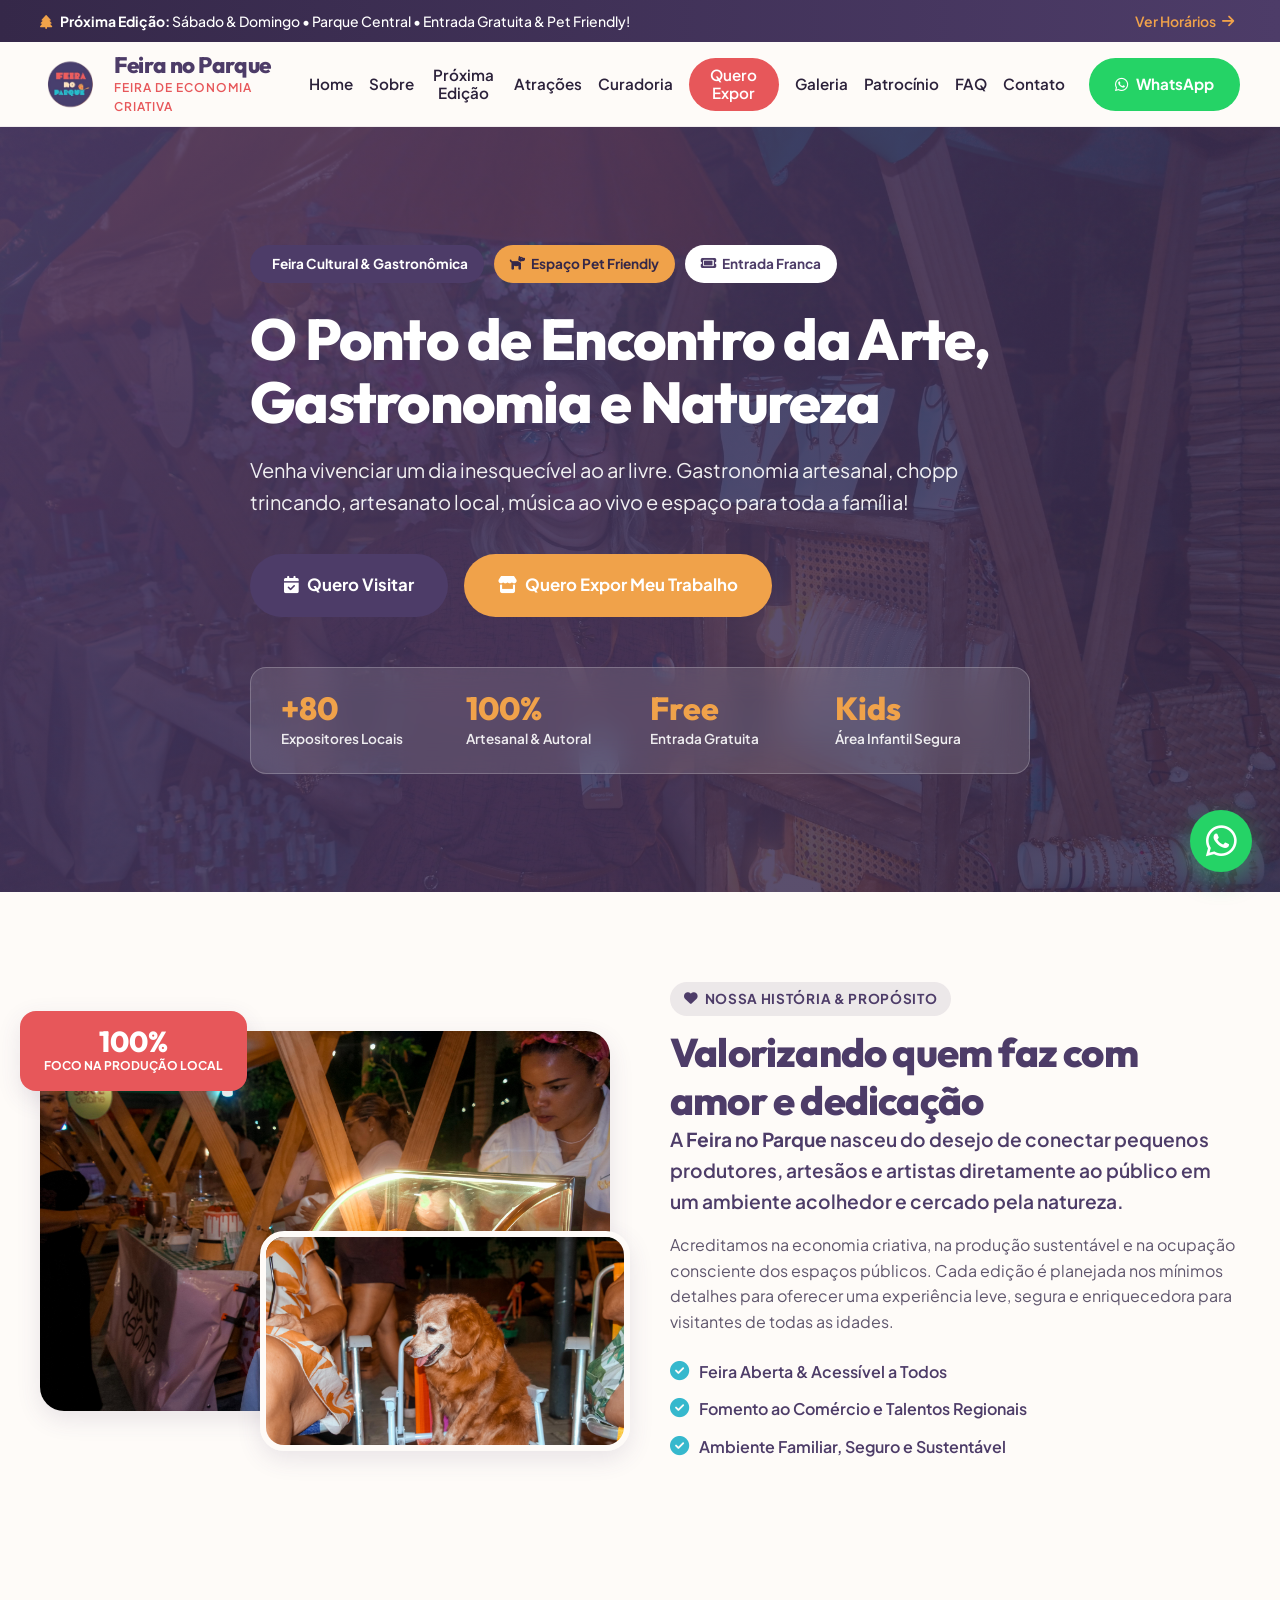
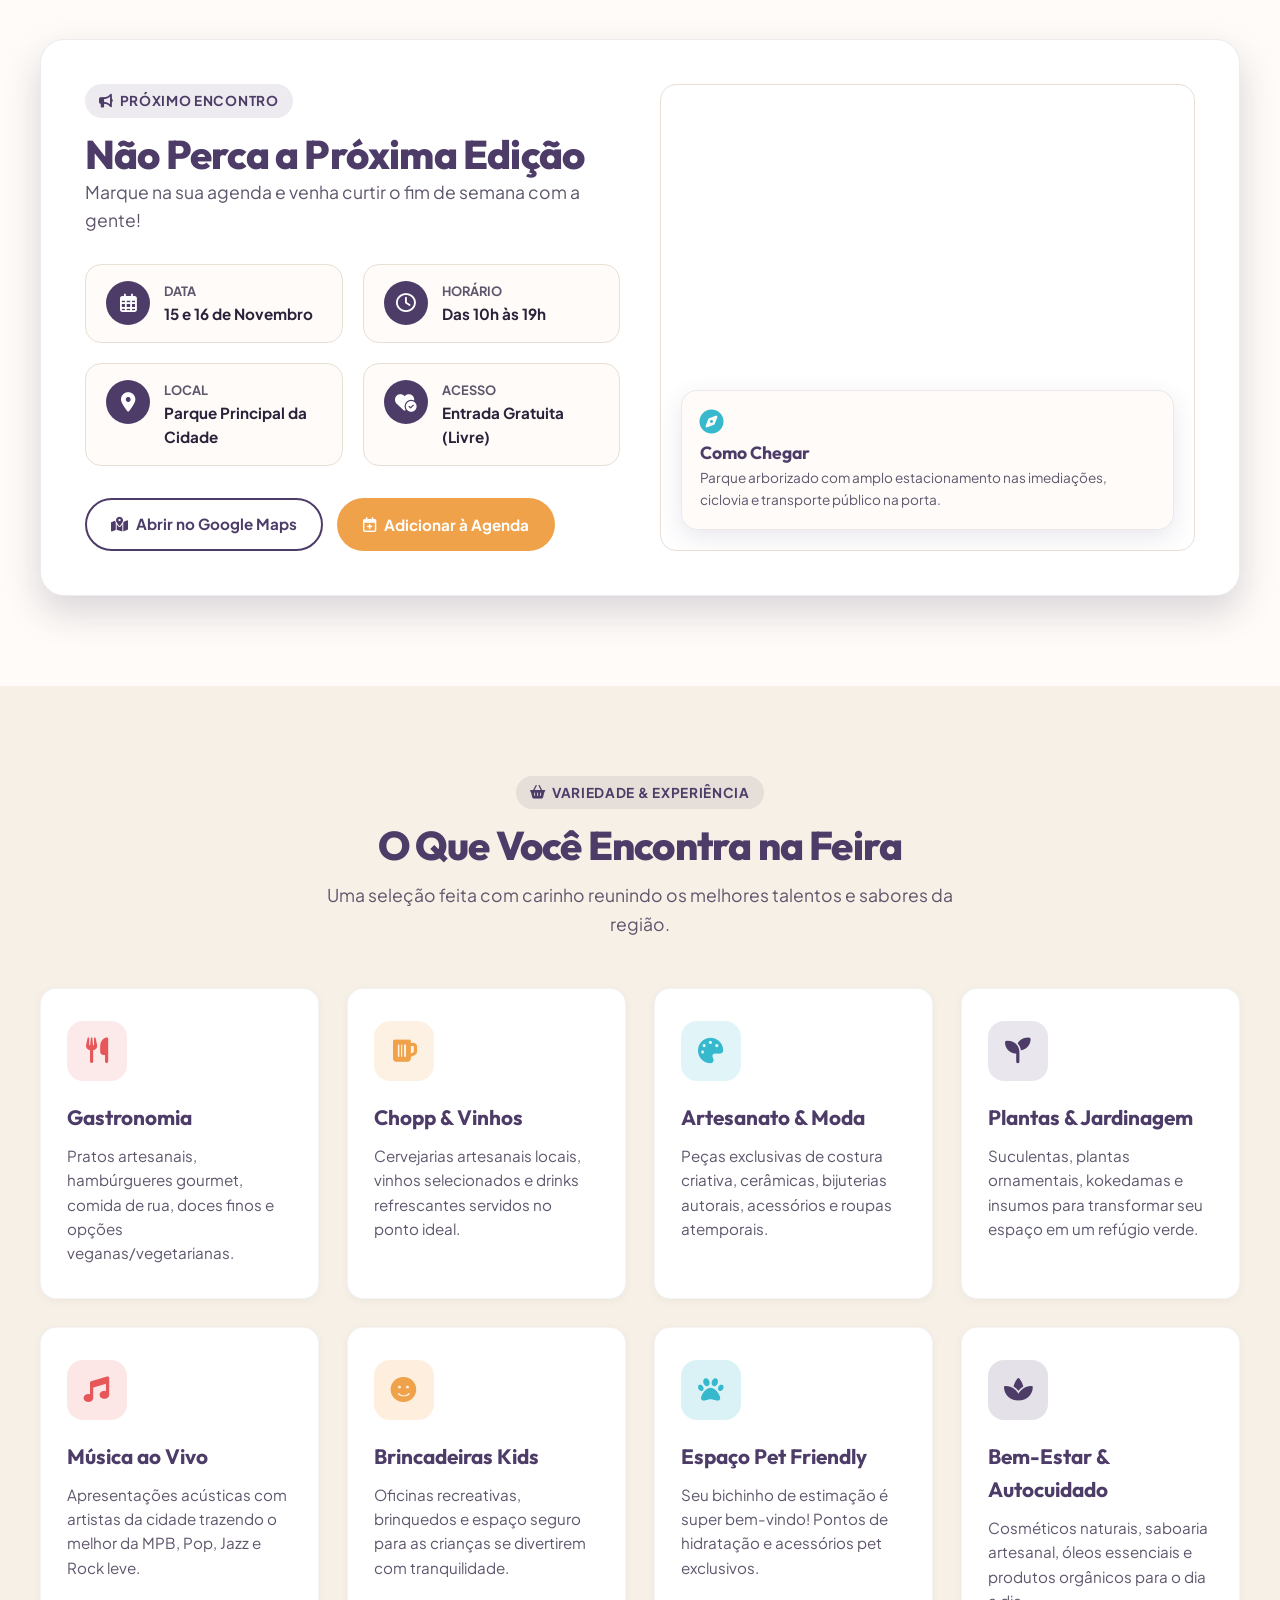
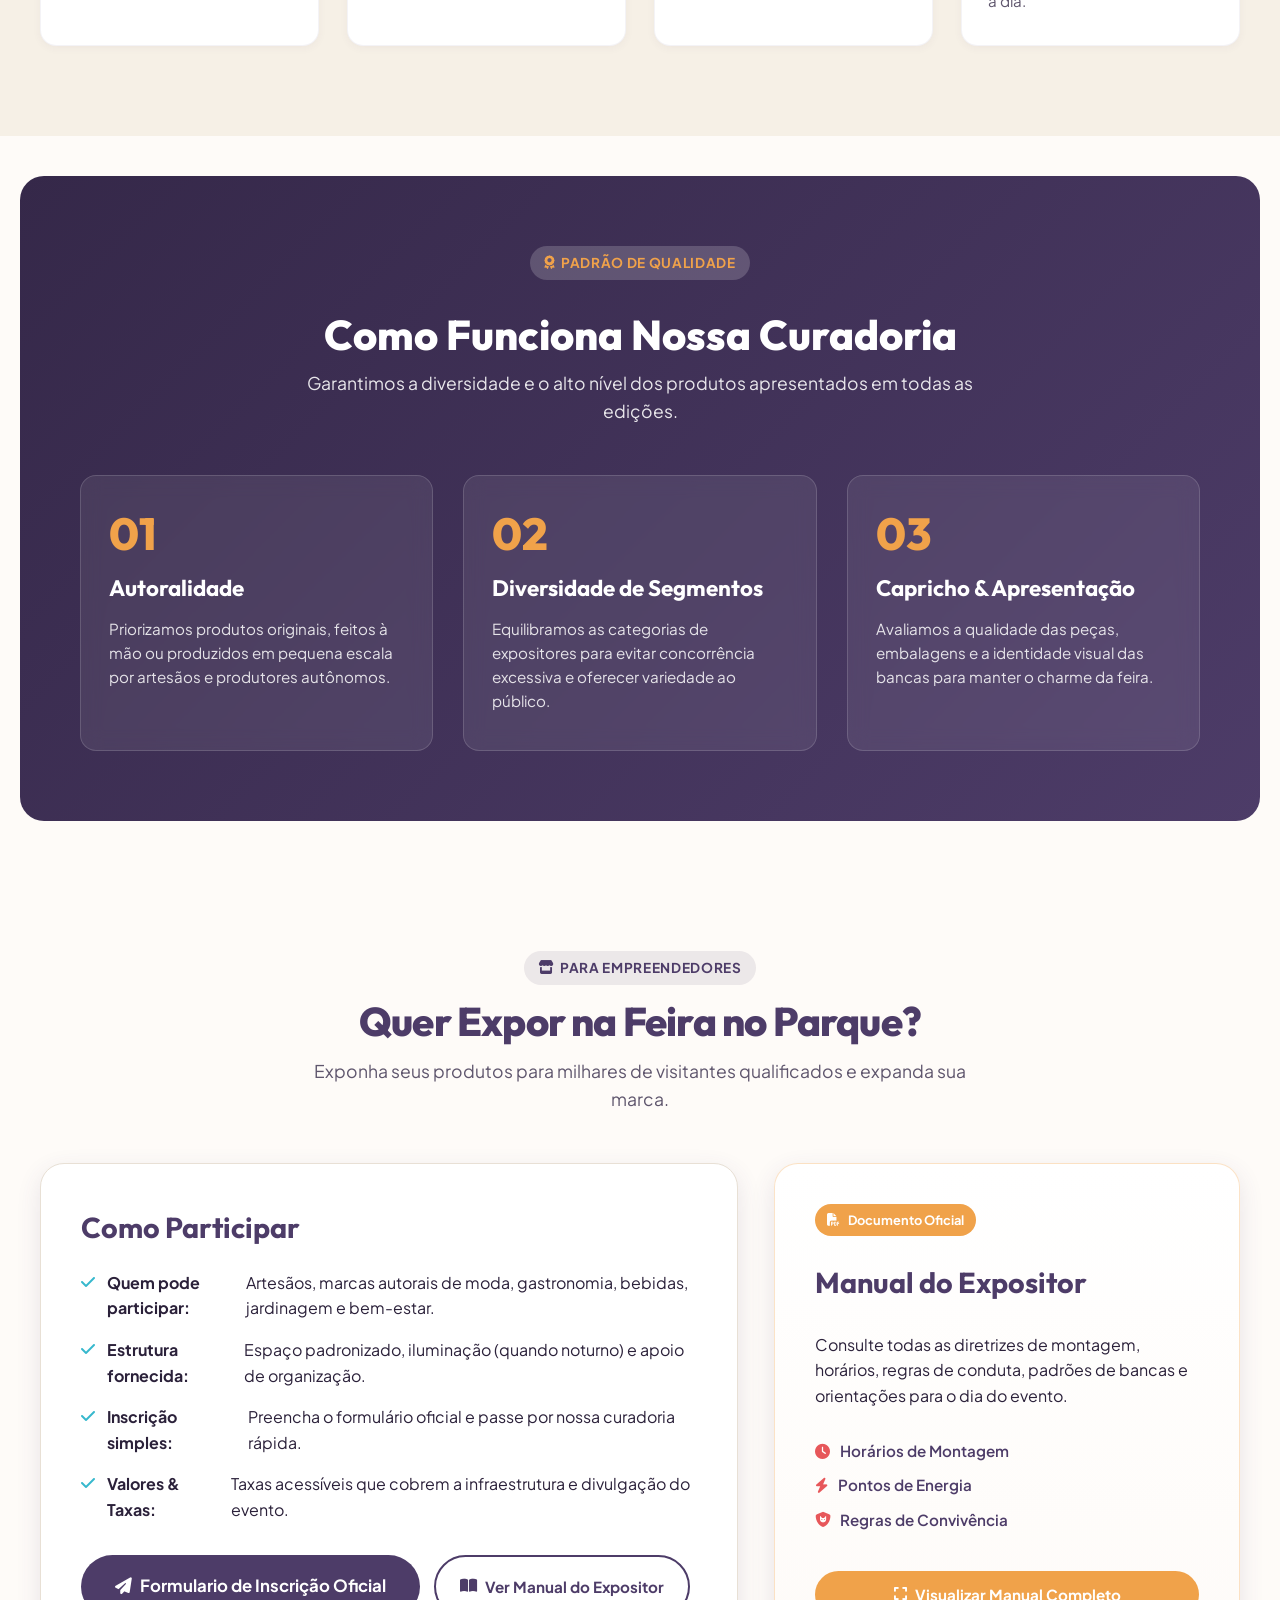
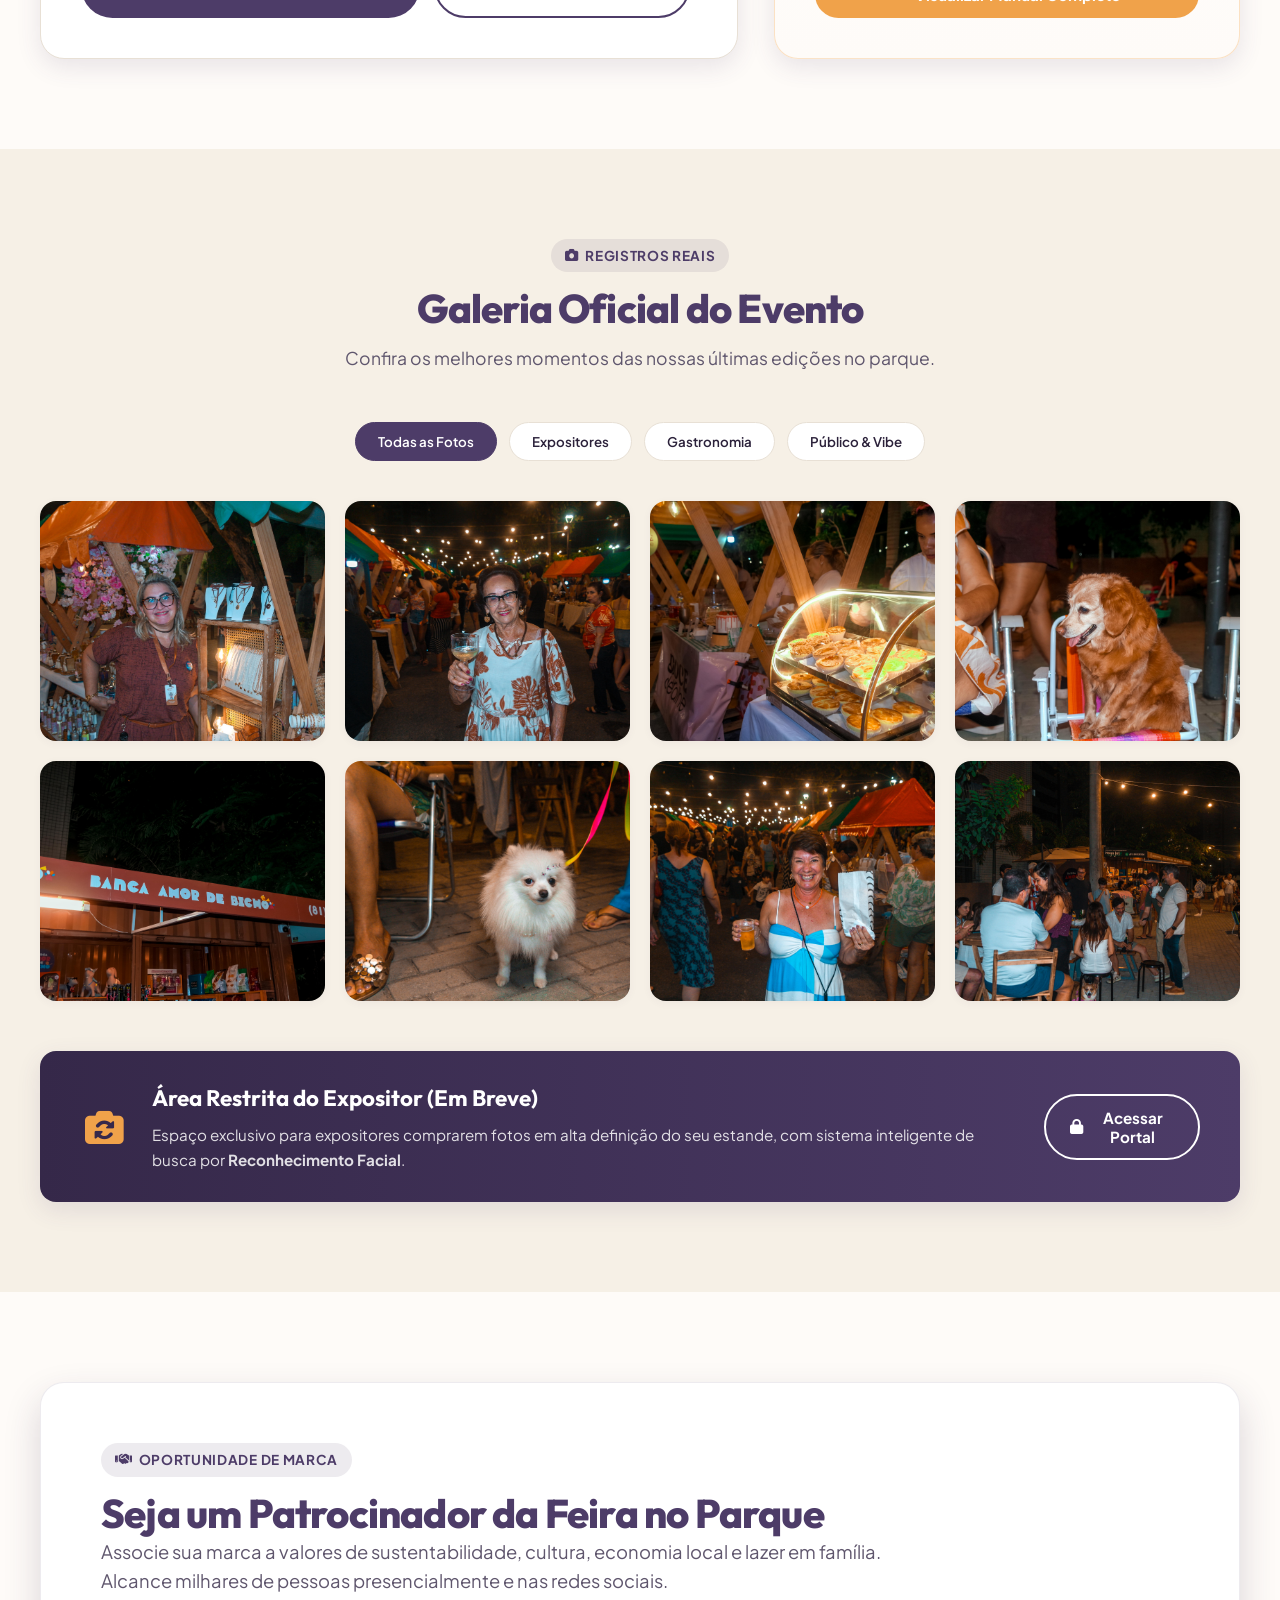
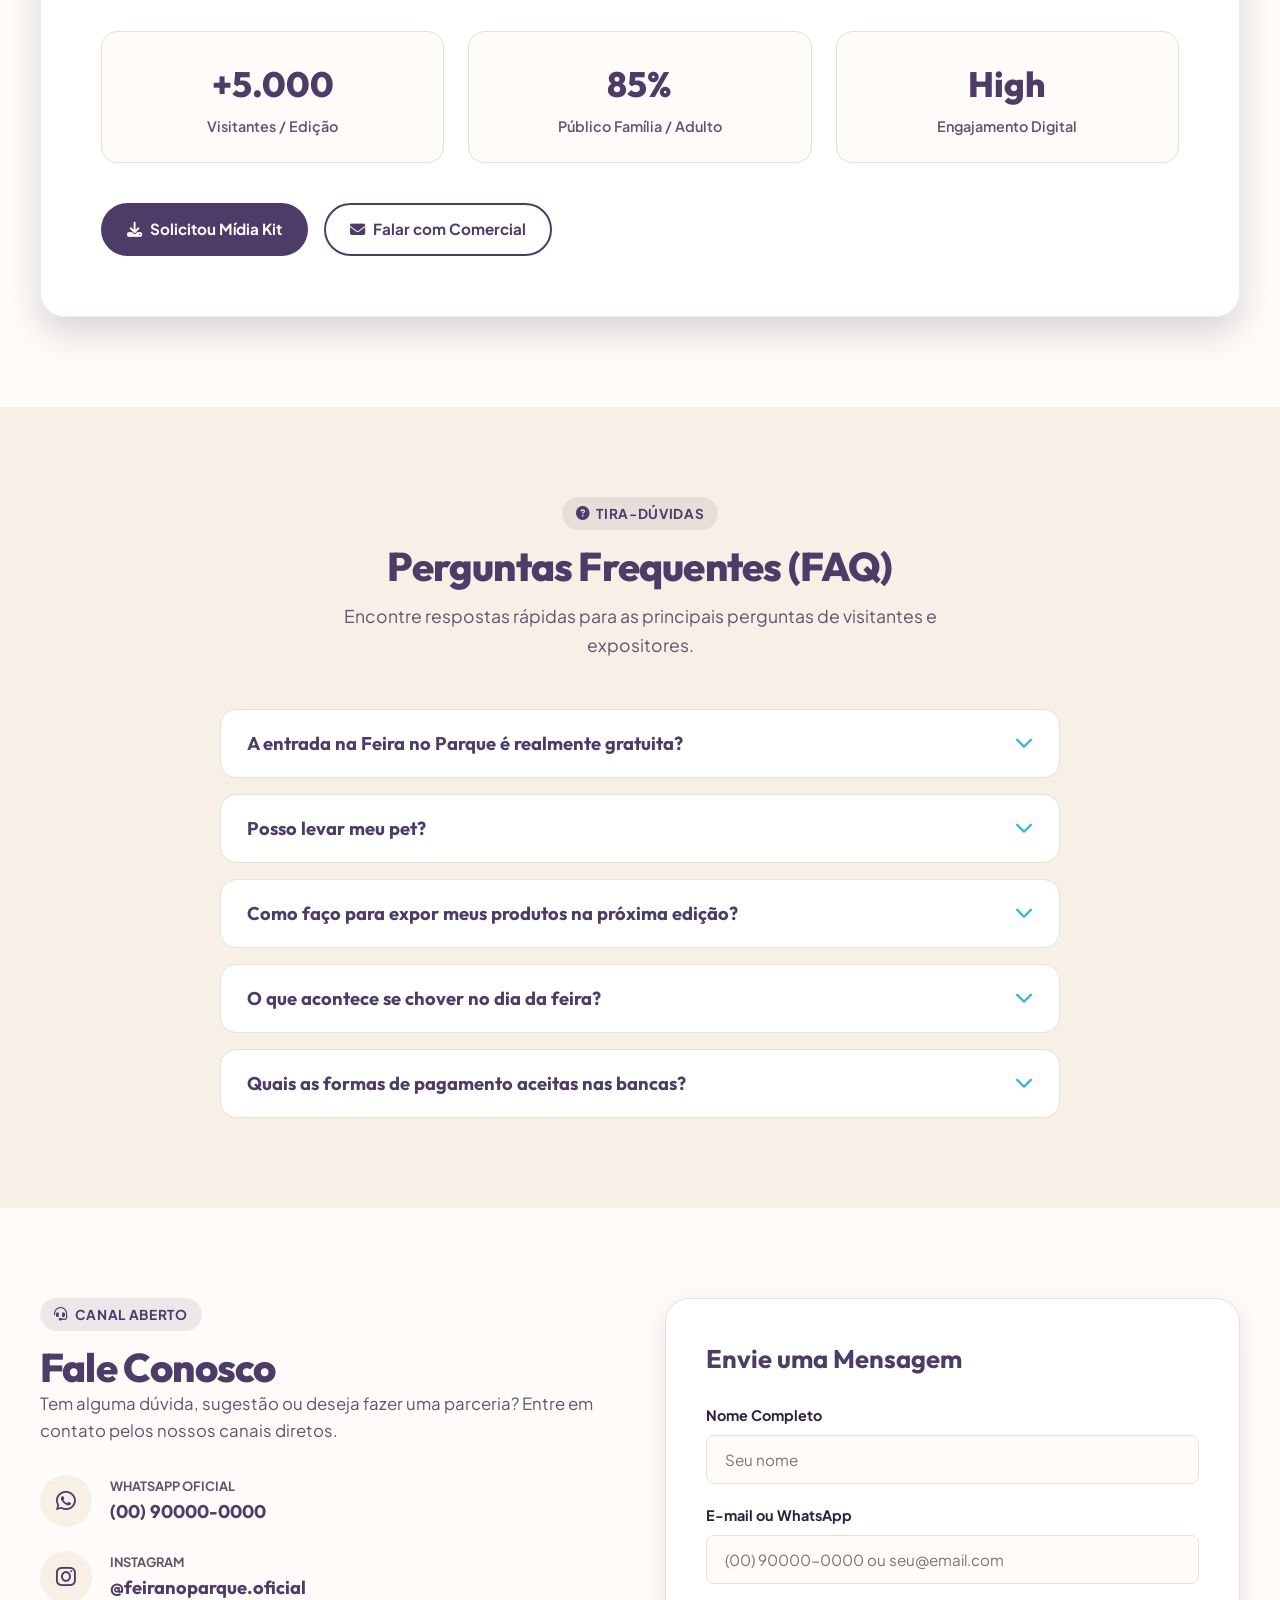
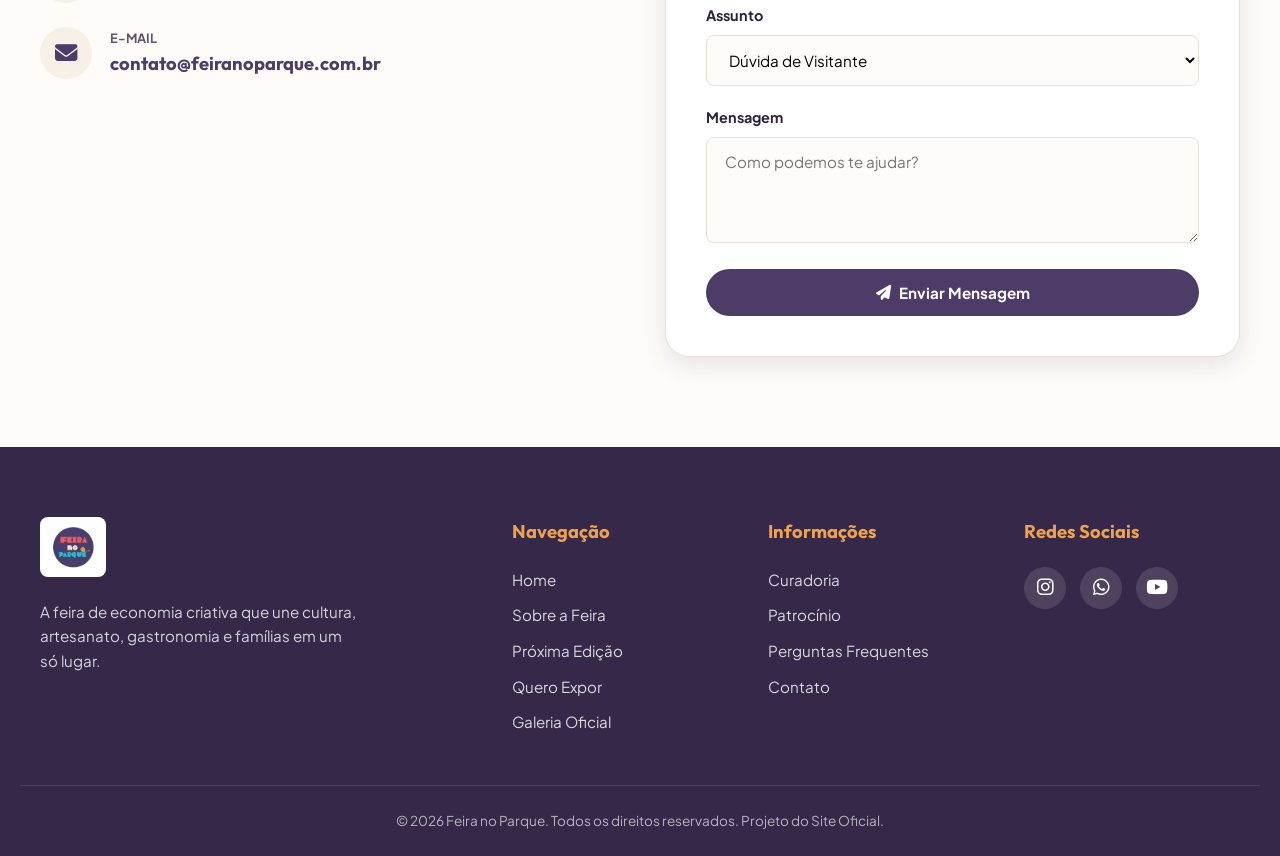
==== commit e5ef0e14: "novo logo" ====
--- a/new_site/landscape.html
+++ b/new_site/landscape.html
@@ -11,7 +11,7 @@
     content="Feira no Parque, Feira Artesanal, Gastronomia, Chopp Artesanal, Plantas, Pet Friendly, Cultura, Expositores">
 
   <!-- Favicon -->
-  <link rel="icon" type="image/png" href="Logo Feira no Parque.png">
+  <link rel="icon" type="image/png" href="logo.png">
 
   <!-- Google Fonts & Icons -->
   <link rel="preconnect" href="https://fonts.googleapis.com">
@@ -40,7 +40,7 @@
   <header class="header" id="main-header">
     <div class="container header-container">
       <a href="#home" class="logo-link">
-        <img src="Logo Feira no Parque.png" alt="Logo Feira no Parque" class="header-logo">
+        <img src="logo.png" alt="Logo Feira no Parque" class="header-logo">
         <div class="logo-text">
           <span class="brand-title">Feira no Parque</span>
           <span class="brand-subtitle">Feira de Economia Criativa</span>
@@ -681,7 +681,7 @@
   <footer class="footer">
     <div class="container footer-content">
       <div class="footer-brand">
-        <img src="Logo Feira no Parque.png" alt="Logo Feira no Parque" class="footer-logo">
+        <img src="logo.png" alt="Logo Feira no Parque" class="footer-logo">
         <p>A feira de economia criativa que une cultura, artesanato, gastronomia e famílias em um só lugar.</p>
       </div>
 
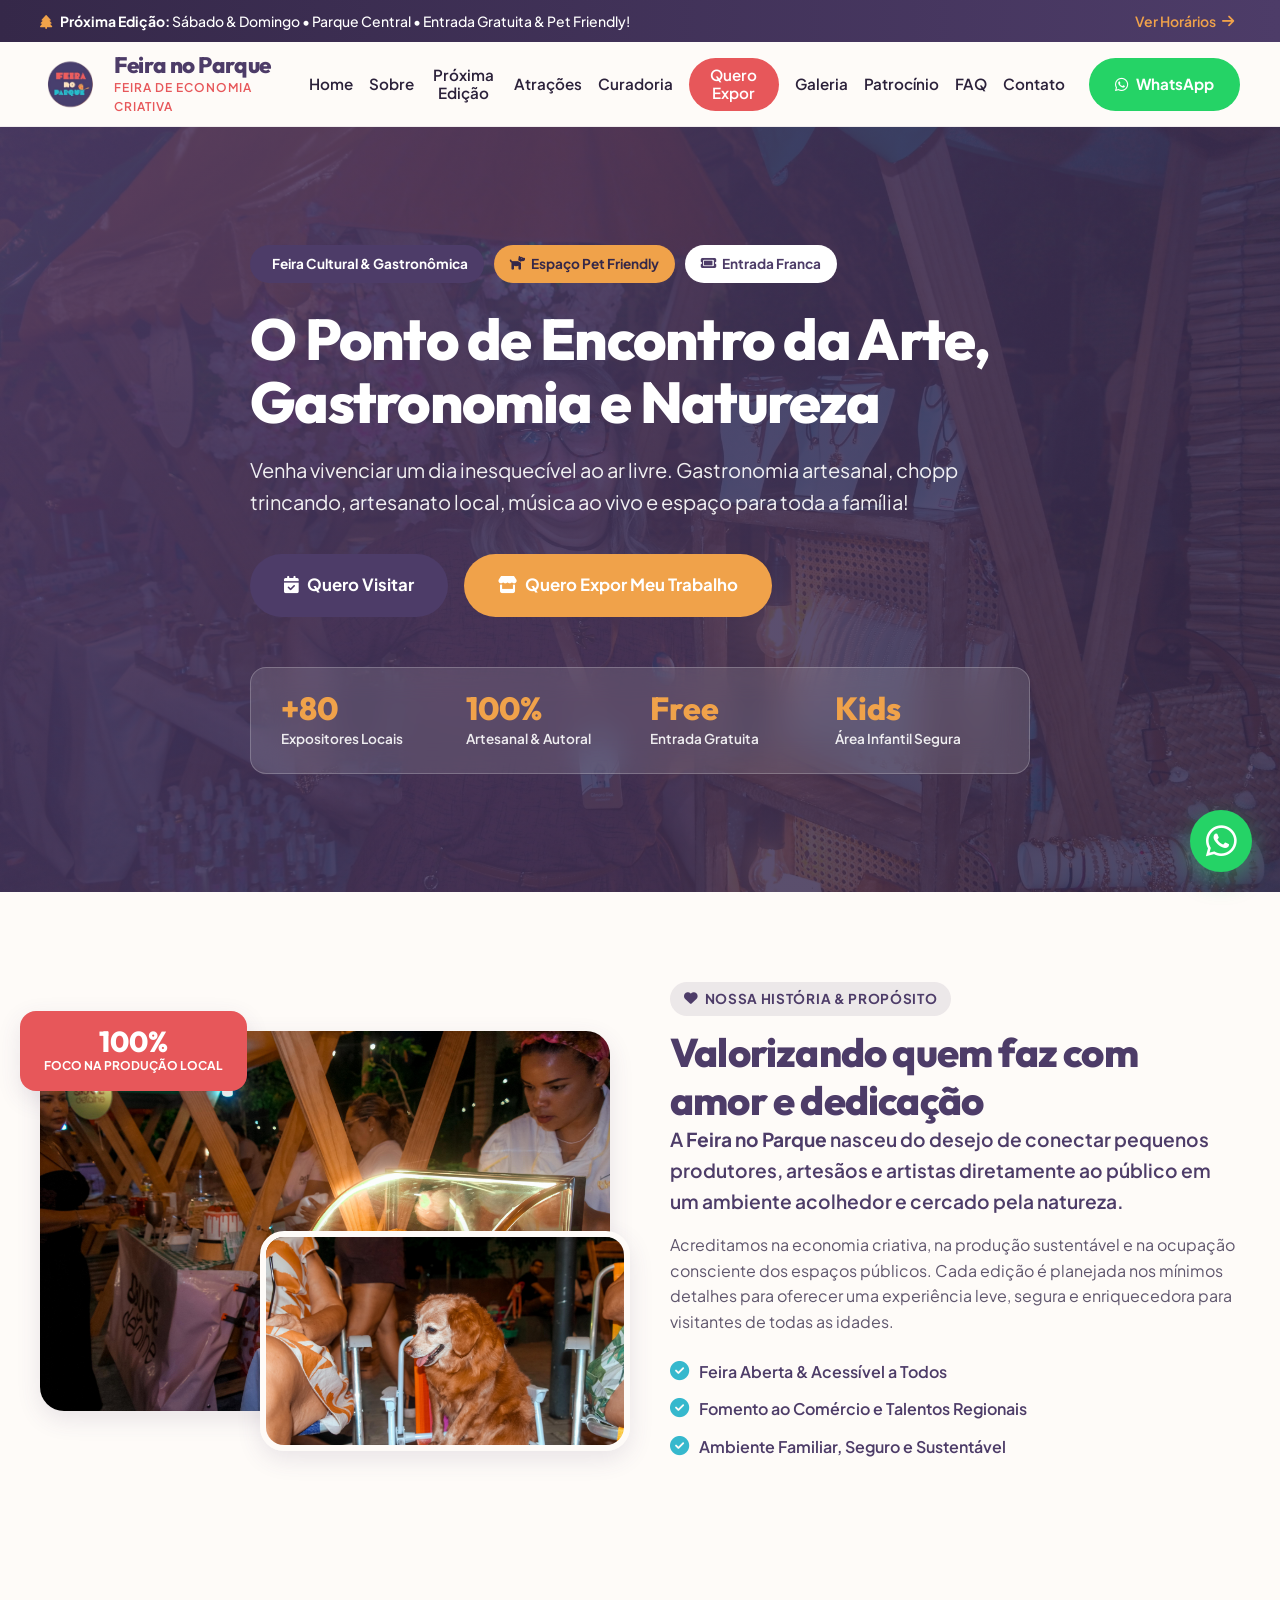
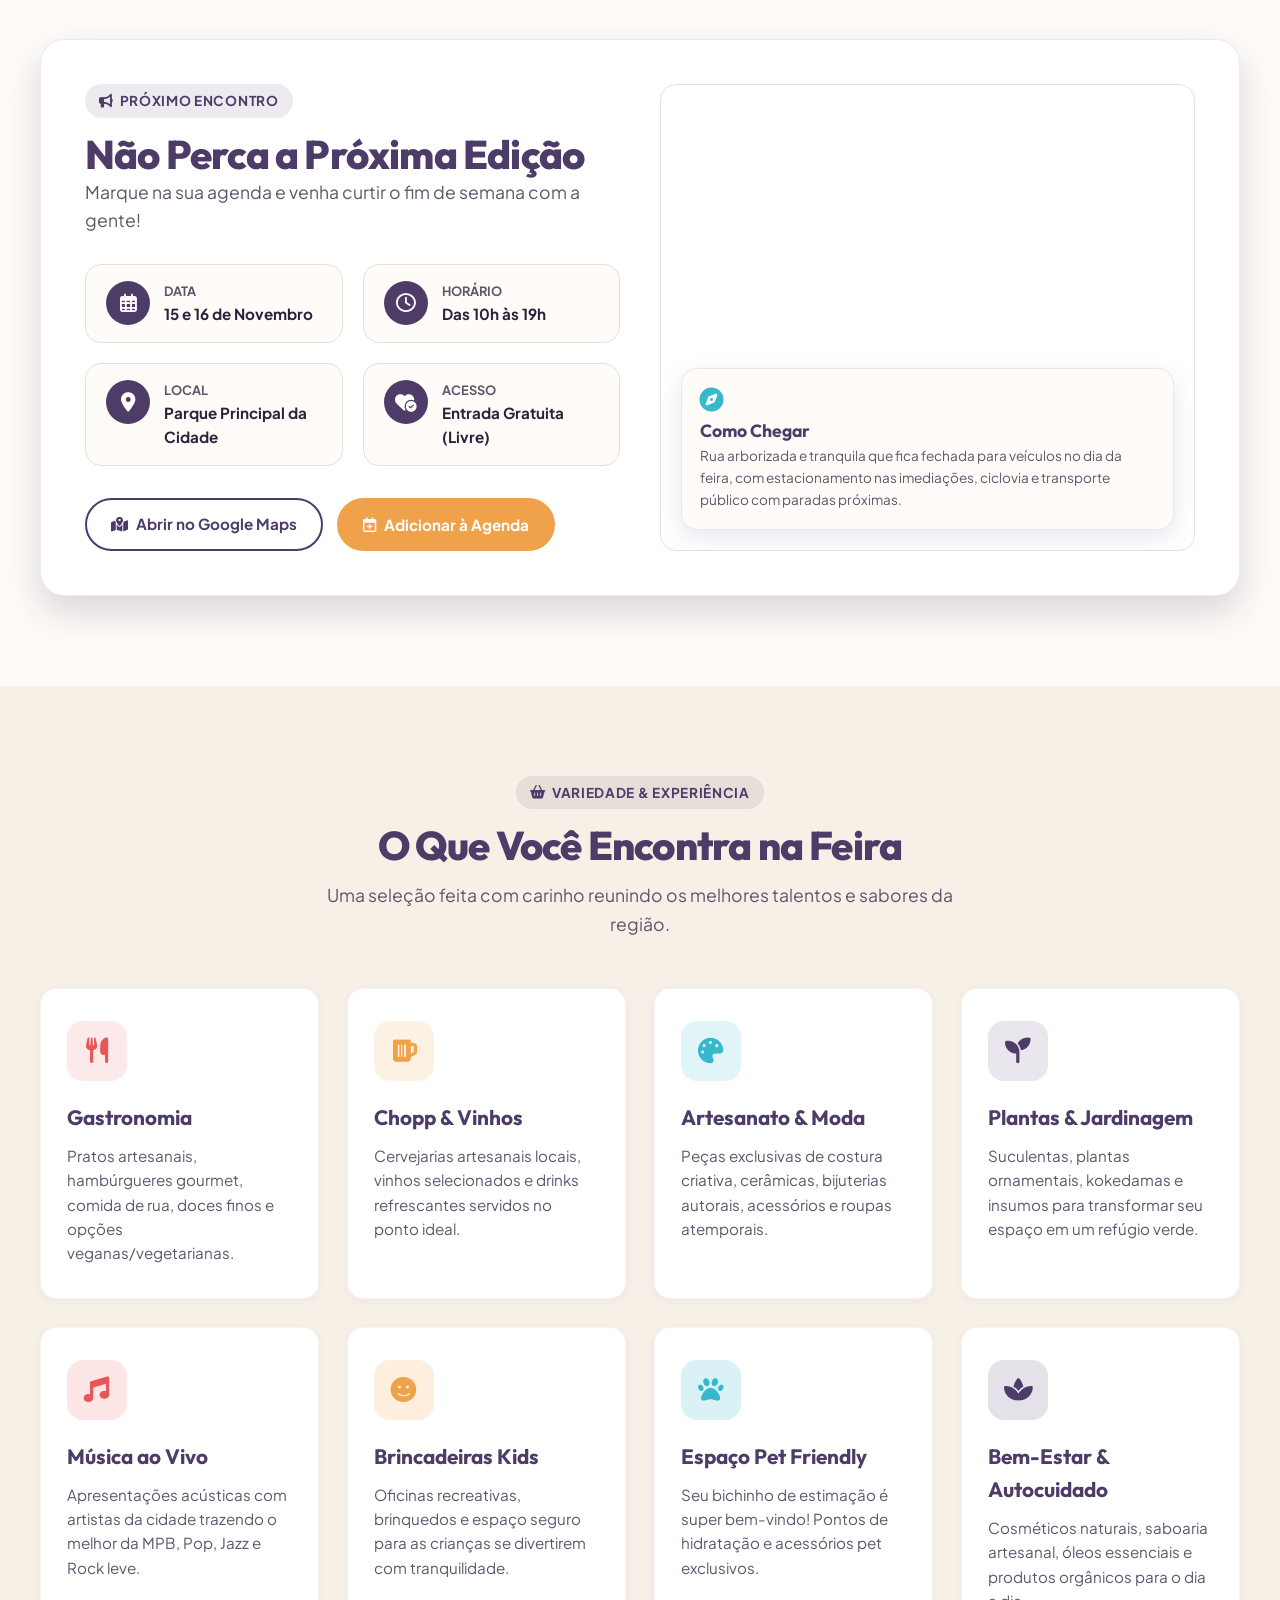
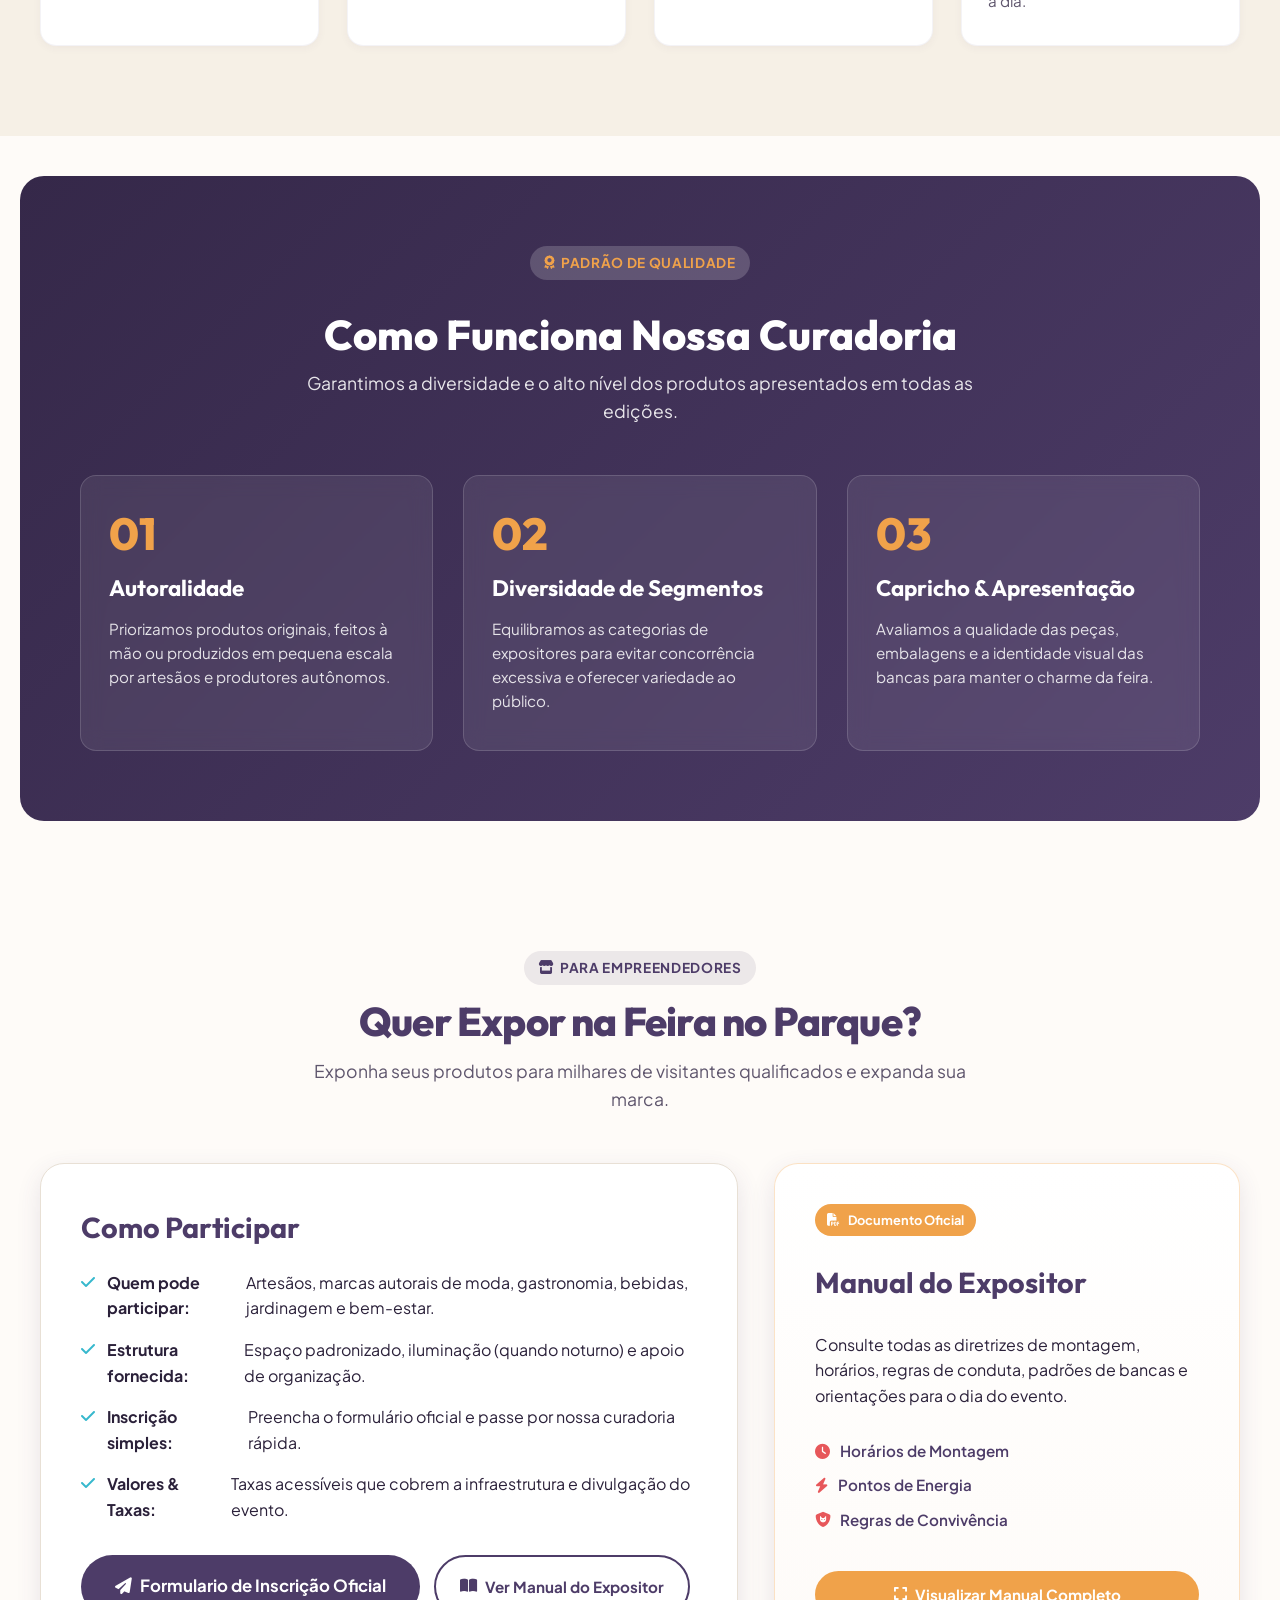
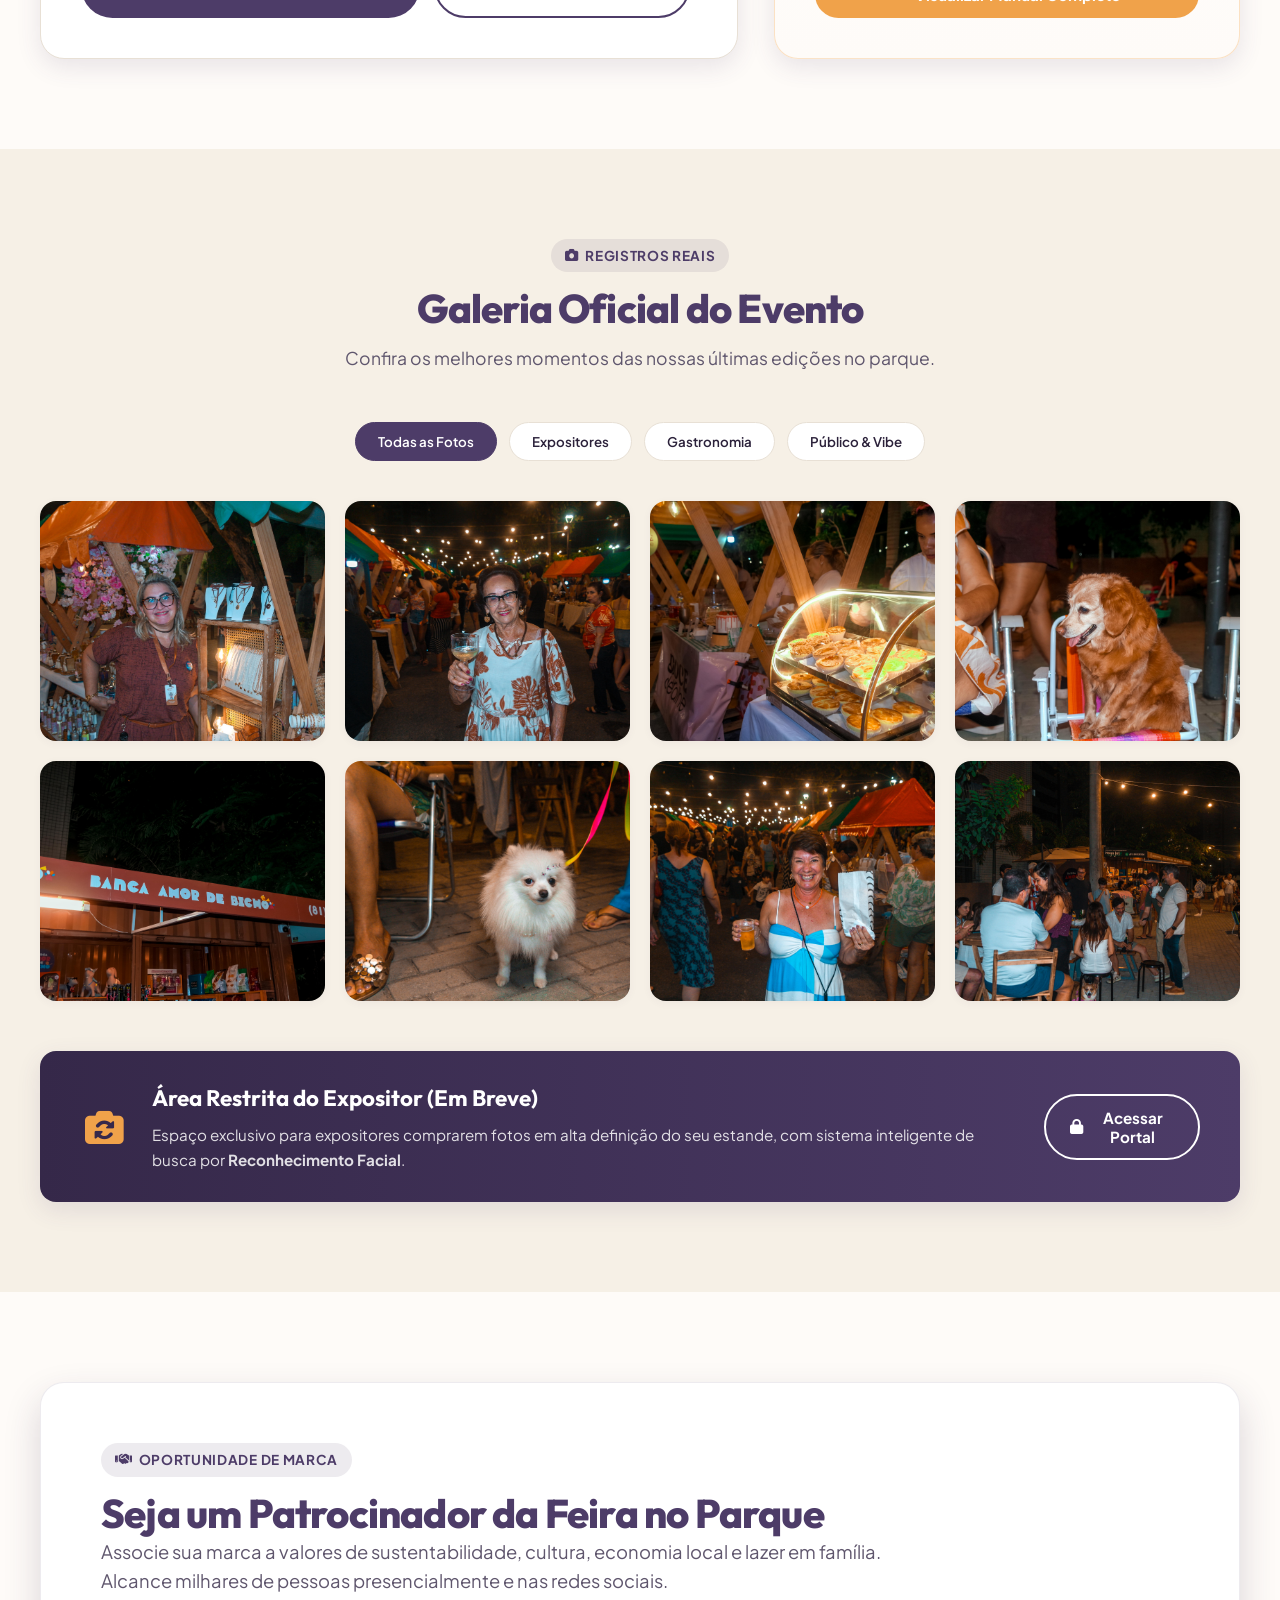
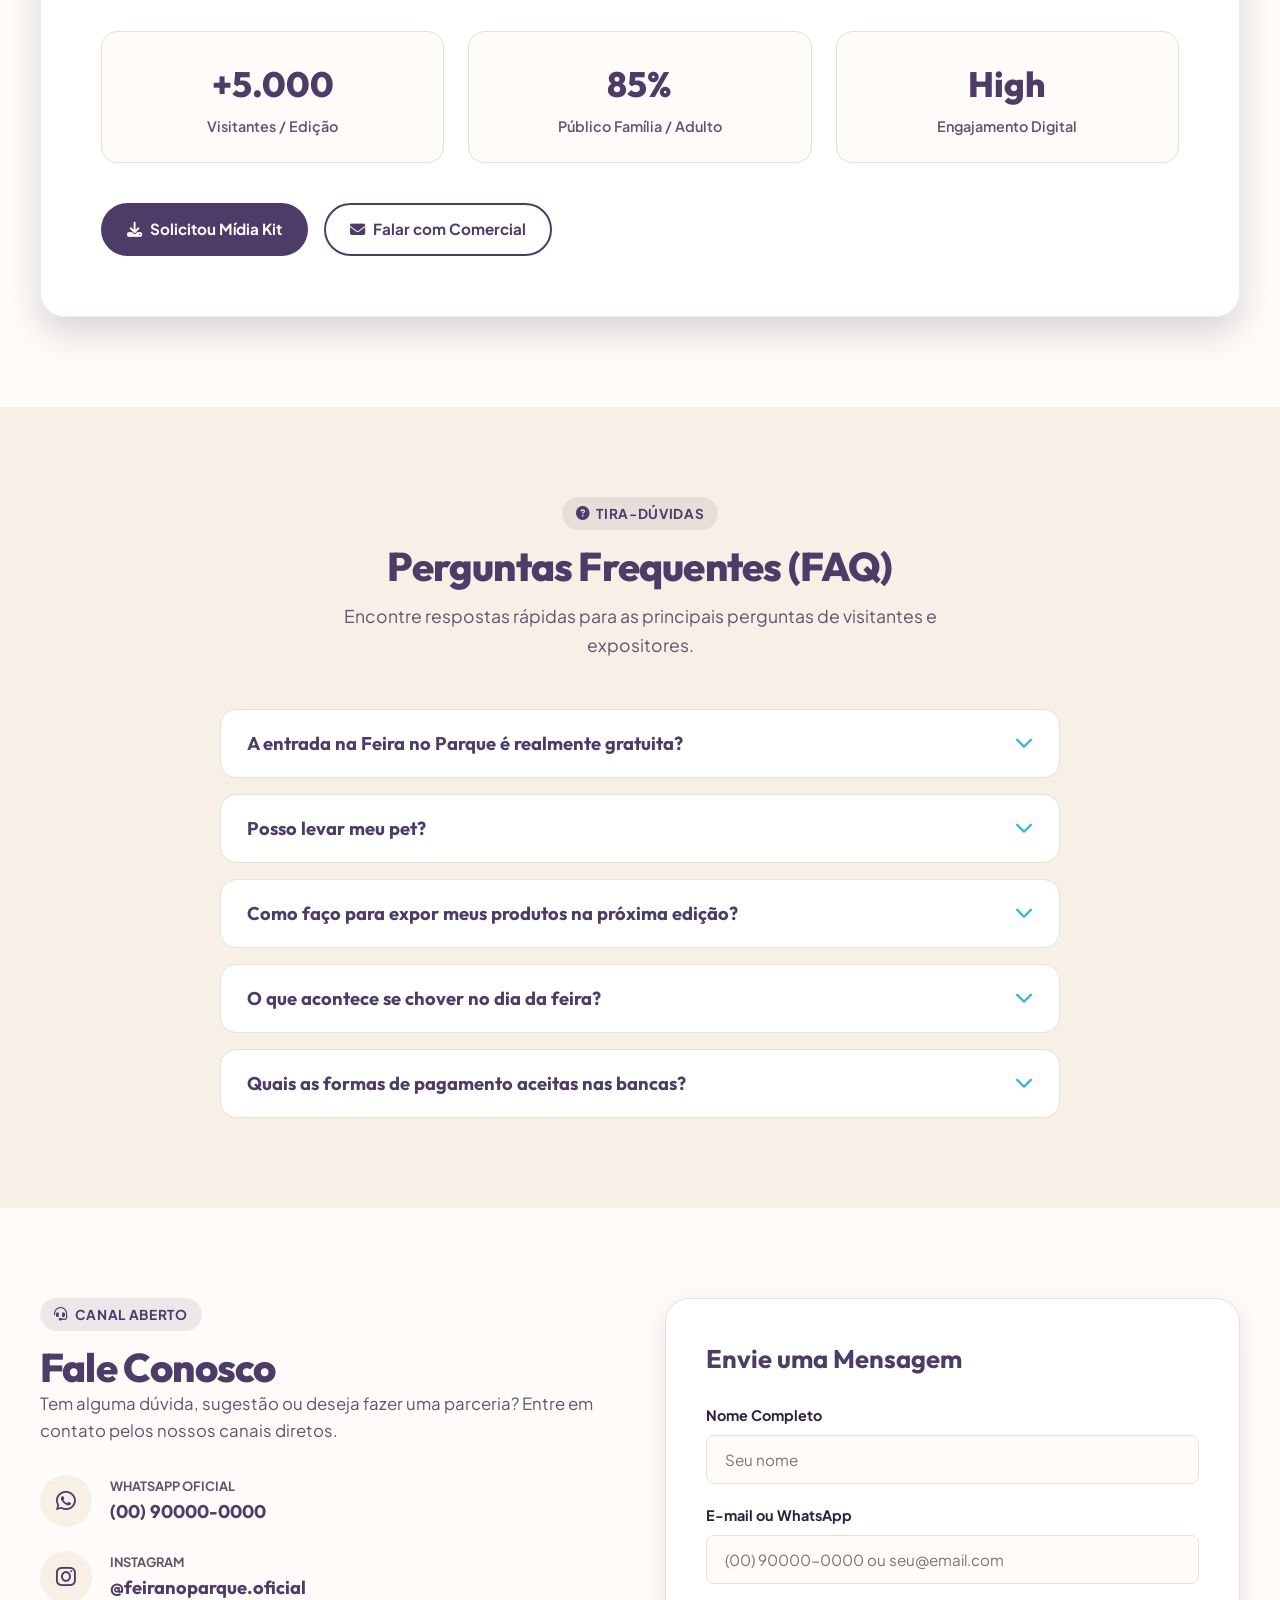
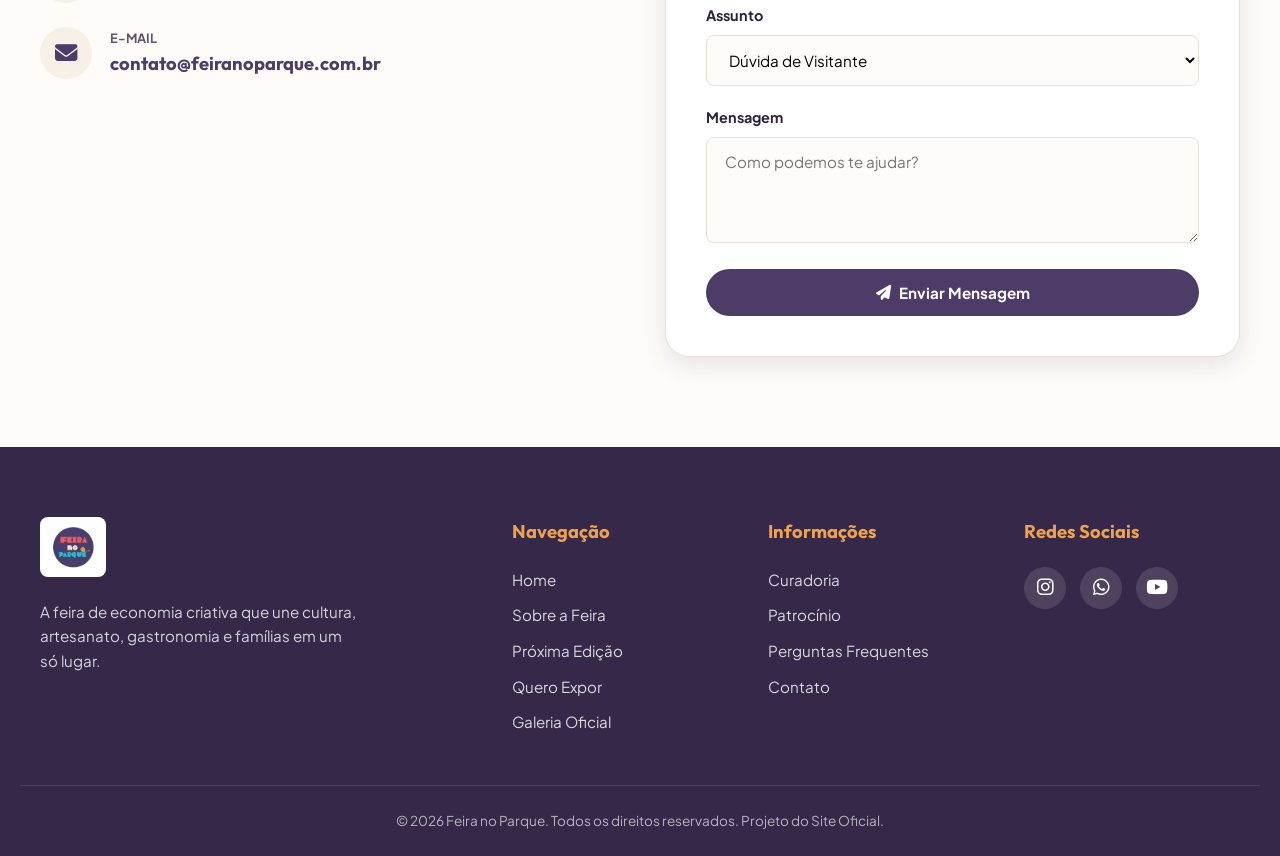
==== commit 2c4657e5: "Update location description in landscape.html" ====
--- a/new_site/landscape.html
+++ b/new_site/landscape.html
@@ -19,7 +19,7 @@
   <link
     href="https://fonts.googleapis.com/css2?family=Outfit:wght@300;400;500;600;700;800&family=Plus+Jakarta+Sans:wght@400;500;600;700&display=swap"
     rel="stylesheet">
-  <link rel="stylesheet" href="https://cdnjs.cloudflare.com/ajax/libs/font-awesome/6.4.0/css/all.min.css">
+  <link rel="stylesheet" href="https://cdnjs.cloudflare.com/ajax/libs/font-awesome/6.5.2/css/all.min.css">
 
   <!-- CSS Principal -->
   <link rel="stylesheet" href="assets/css/styles.css">
@@ -232,10 +232,10 @@
             <div class="map-overlay-card">
               <i class="fa-solid fa-compass"></i>
               <h4>Como Chegar</h4>
-              <p>Parque arborizado com amplo estacionamento nas imediações, ciclovia e transporte público na porta.</p>
-            </div>
-            <iframe
-              src="https://www.google.com/maps/embed?pb=!1m18!1m12!1m3!1d3657.197491702371!2d-46.6586!3d-23.5615!2m3!1f0!2f0!3f0!3m2!1i1024!2i768!4f13.1!3m3!1m2!1s0x0%3A0x0!2zMjPCsDMzJzQxLjQiUyA0NsKwMzknMzEuMCJX!5e0!3m2!1spt-BR!2sbr!4v1620000000000!5m2!1spt-BR!2sbr"
+              <p>Rua arborizada e tranquila que fica fechada para veículos no dia da feira, com estacionamento nas imediações, ciclovia e transporte público com paradas próximas.</p>
+            </div>
+            <iframe 
+              src="https://www.google.com/maps/embed?pb=!1m18!1m12!1m3!1d3949.8982150814836!2d-34.89730862532519!3d-8.111845791917332!2m3!1f0!2f0!3f0!3m2!1i1024!2i768!4f13.1!3m3!1m2!1s0x7ab1fa7c0390565%3A0xda1d92036049def!2sR.%20Prof.%20Jos%C3%A9%20Brand%C3%A3o%20-%20Boa%20Viagem%2C%20Recife%20-%20PE!5e0!3m2!1spt-BR!2sbr!4v1785893208742!5m2!1spt-BR!2sbr" 
               width="100%" height="100%" style="border:0;" allowfullscreen="" loading="lazy"></iframe>
           </div>
         </div>
@@ -781,4 +781,4 @@
   <script src="assets/js/app.js"></script>
 </body>
 
-</html>+</html>
